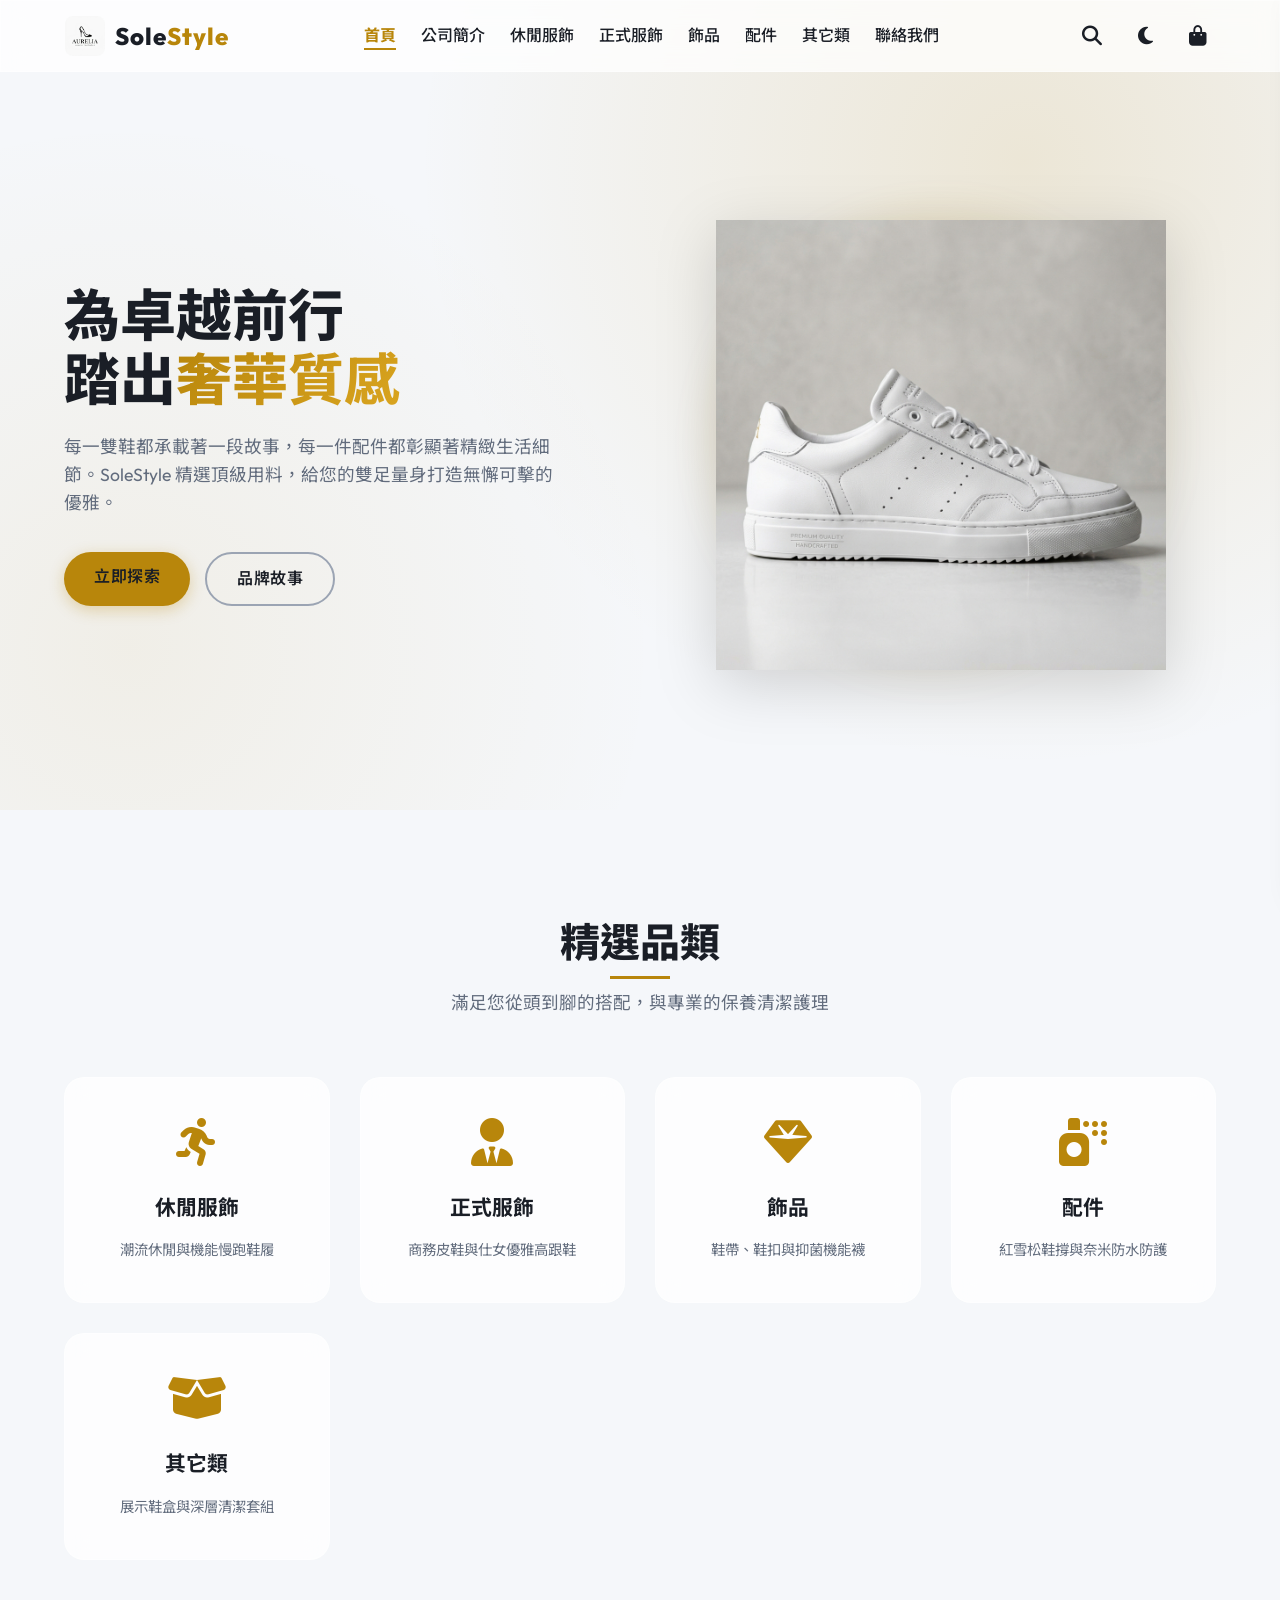
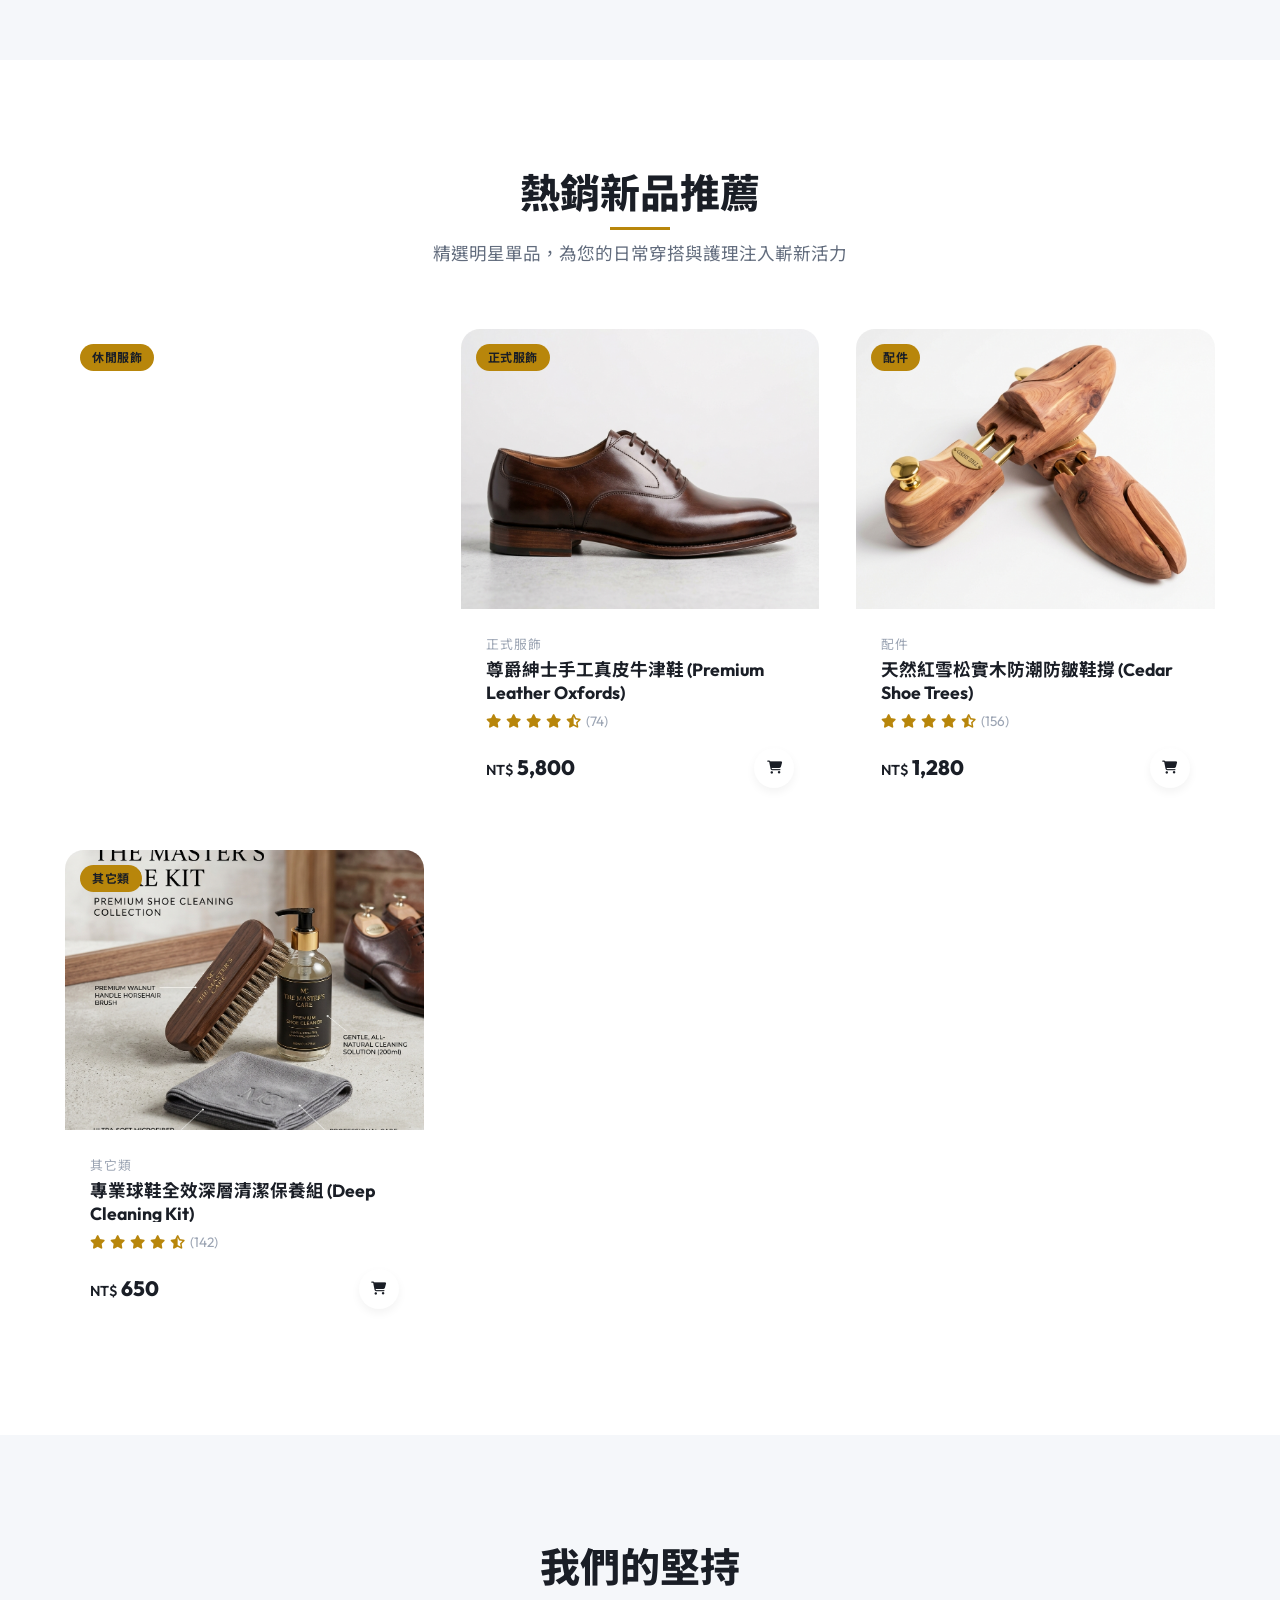
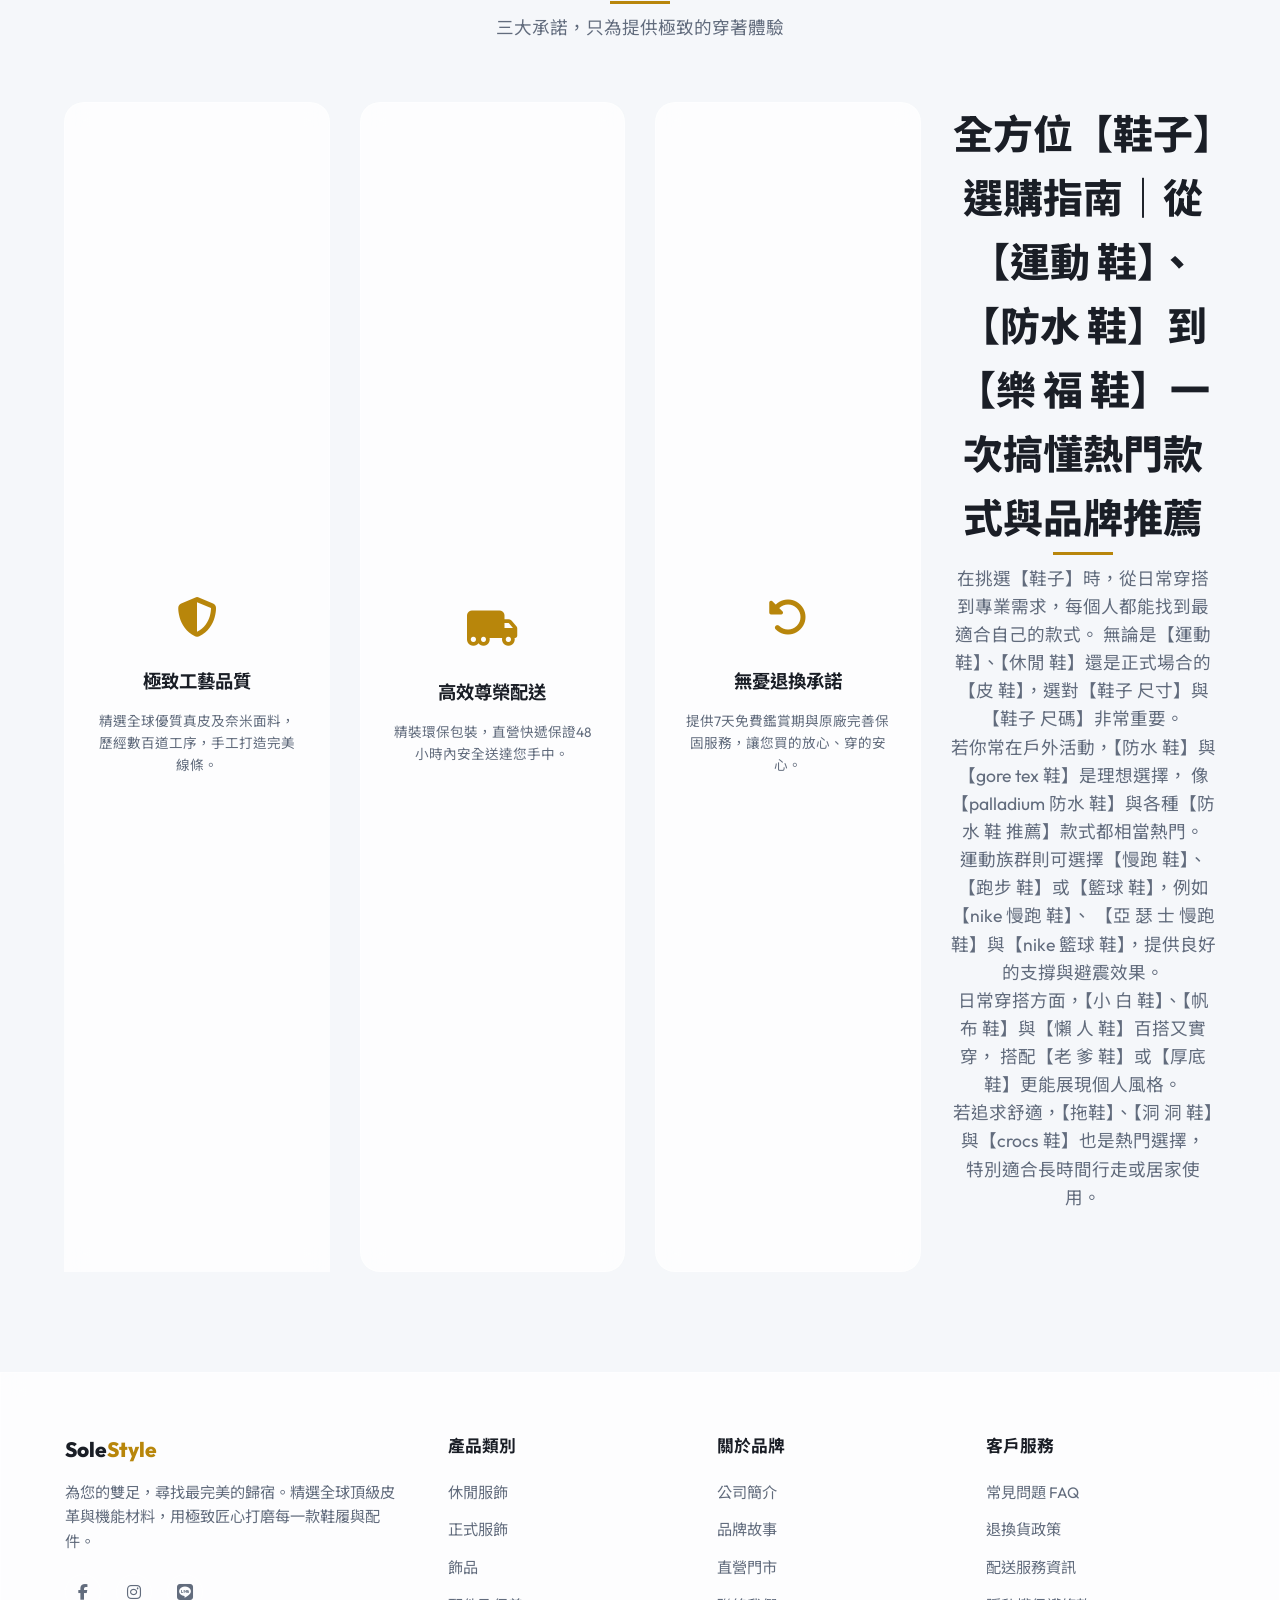
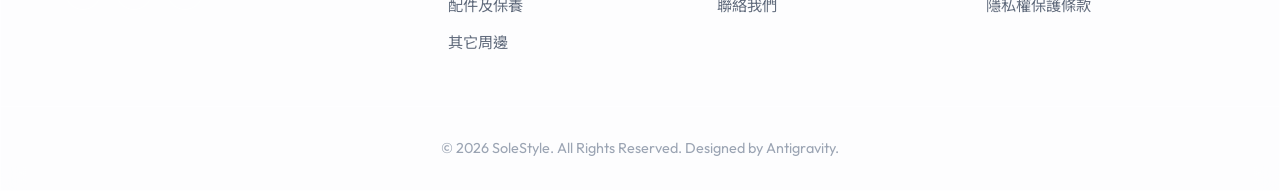
==== index.html @ 6fa55a83 "Update index.html" ====
<!DOCTYPE html>
<html lang="zh-Hant">
<head>
  <meta charset="UTF-8">
  <meta name="viewport" content="width=device-width, initial-scale=1.0">
  <title>首頁 | SoleStyle 頂級鞋履美學館</title>
  <meta name="description" content="SoleStyle 專業銷售休閒鞋、皮鞋、運動鞋及鞋子周邊保養配件與飾品，給您最尊榮的穿著體驗。">
  <link rel="stylesheet" href="https://cdnjs.cloudflare.com/ajax/libs/font-awesome/6.4.0/css/all.min.css">
  <link rel="stylesheet" href="css/styles.css">
  <meta name="google-site-verification" content="unUSBAQG4Pcx-o0vO1E5iUWLWdeLUg7D06Ewp3ZwRKY" />
</head>
<body>

  <!-- Navigation Header -->
  <header class="glass-panel">
    <div class="container nav-container">
      <a href="index.html" class="logo-link">
        <img src="images/logo.png" alt="SoleStyle Logo" class="logo-img">
        <div class="logo-text">Sole<span>Style</span></div>
      </a>
      <nav>
        <ul>
          <li><a href="index.html" class="active" id="nav-index">首頁</a></li>
          <li><a href="about.html" id="nav-about">公司簡介</a></li>
          <li><a href="casual.html" id="nav-casual">休閒服飾</a></li>
          <li><a href="formal.html" id="nav-formal">正式服飾</a></li>
          <li><a href="accessories.html" id="nav-accessories">飾品</a></li>
          <li><a href="gear.html" id="nav-gear">配件</a></li>
          <li><a href="others.html" id="nav-others">其它類</a></li>
          <li><a href="contact.html" id="nav-contact">聯絡我們</a></li>
        </ul>
      </nav>
      <div class="nav-actions">
        <button class="nav-btn" id="search-btn"><i class="fas fa-search"></i></button>
        <button class="nav-btn" id="theme-toggle"><i class="fas fa-moon"></i></button>
        <div class="cart-icon-container">
          <button class="nav-btn" id="cart-btn"><i class="fas fa-shopping-bag"></i></button>
          <span class="cart-badge" id="cart-badge">0</span>
        </div>
        <button class="nav-btn mobile-toggle" id="mobile-toggle"><i class="fas fa-bars"></i></button>
      </div>
    </div>
  </header>

  <!-- Hero Section -->
  <section class="hero">
    <div class="container hero-grid">
      <div class="hero-content">
        <h1>為卓越前行<br>踏出<span>奢華質感</span></h1>
        <p>每一雙鞋都承載著一段故事，每一件配件都彰顯著精緻生活細節。SoleStyle 精選頂級用料，給您的雙足量身打造無懈可擊的優雅。</p>
        <div class="cta-group">
          <a href="#featured-products" class="btn btn-primary">立即探索</a>
          <a href="about.html" class="btn btn-secondary">品牌故事</a>
        </div>
      </div>
      <div class="hero-image-wrapper">
        <div class="hero-circle-bg"></div>
        <img src="images/casual_1.png" alt="Featured Sneaker" class="hero-img">
      </div>
    </div>
  </section>

  <!-- Category List Section -->
  <section class="section-padding">
    <div class="container">
      <div class="section-header">
        <h2>精選品類</h2>
        <p>滿足您從頭到腳的搭配，與專業的保養清潔護理</p>
      </div>
      <div class="category-grid">
        <div class="category-card glass-panel" onclick="location.href='casual.html'">
          <i class="fas fa-running"></i>
          <h3>休閒服飾</h3>
          <p>潮流休閒與機能慢跑鞋履</p>
        </div>
        <div class="category-card glass-panel" onclick="location.href='formal.html'">
          <i class="fas fa-user-tie"></i>
          <h3>正式服飾</h3>
          <p>商務皮鞋與仕女優雅高跟鞋</p>
        </div>
        <div class="category-card glass-panel" onclick="location.href='accessories.html'">
          <i class="fas fa-gem"></i>
          <h3>飾品</h3>
          <p>鞋帶、鞋扣與抑菌機能襪</p>
        </div>
        <div class="category-card glass-panel" onclick="location.href='gear.html'">
          <i class="fas fa-spray-can"></i>
          <h3>配件</h3>
          <p>紅雪松鞋撐與奈米防水防護</p>
        </div>
        <div class="category-card glass-panel" onclick="location.href='others.html'">
          <i class="fas fa-box-open"></i>
          <h3>其它類</h3>
          <p>展示鞋盒與深層清潔套組</p>
        </div>
      </div>
    </div>
  </section>

  <!-- Featured Products Section -->
  <section class="section-padding" id="featured-products" style="background-color: var(--bg-secondary); border-top: 1px solid var(--border-glass);">
    <div class="container">
      <div class="section-header">
        <h2>熱銷新品推薦</h2>
        <p>精選明星單品，為您的日常穿搭與護理注入嶄新活力</p>
      </div>
      <div class="products-grid" id="featured-grid">
        <!-- Rendered by JavaScript dynamically -->
      </div>
    </div>
  </section>

  <!-- Brand Promise Section -->
  <section class="section-padding">
    <div class="container">
      <div class="section-header">
        <h2>我們的堅持</h2>
        <p>三大承諾，只為提供極致的穿著體驗</p>
      </div>
      <div class="category-grid">
        <div class="category-card glass-panel" style="padding: 30px;">
          <i class="fas fa-shield-alt" style="font-size: 2.5rem;"></i>
          <h3 style="font-size: 1.15rem; margin-top: 5px;">極致工藝品質</h3>
          <p style="font-size: 0.85rem;">精選全球優質真皮及奈米面料，歷經數百道工序，手工打造完美線條。</p>
        </div>
        <div class="category-card glass-panel" style="padding: 30px;">
          <i class="fas fa-truck-moving" style="font-size: 2.5rem;"></i>
          <h3 style="font-size: 1.15rem; margin-top: 5px;">高效尊榮配送</h3>
          <p style="font-size: 0.85rem;">精裝環保包裝，直營快遞保證48小時內安全送達您手中。</p>
        </div>
        <div class="category-card glass-panel" style="padding: 30px;">
          <i class="fas fa-undo-alt" style="font-size: 2.5rem;"></i>
          <h3 style="font-size: 1.15rem; margin-top: 5px;">無憂退換承諾</h3>
          <p style="font-size: 0.85rem;">提供7天免費鑑賞期與原廠完善保固服務，讓您買的放心、穿的安心。</p>
        </div>
        <div class="section-header">
        <h2>全方位【鞋子】選購指南｜從【運動 鞋】、【防水 鞋】到【樂 福 鞋】一次搞懂熱門款式與品牌推薦</h2>
        <p>
          在挑選【鞋子】時，從日常穿搭到專業需求，每個人都能找到最適合自己的款式。
          無論是【運動 鞋】、【休閒 鞋】還是正式場合的【皮 鞋】，選對【鞋子 尺寸】與【鞋子 尺碼】非常重要。
        </p>
      
        <p>
          若你常在戶外活動，【防水 鞋】與【gore tex 鞋】是理想選擇，
          像【palladium 防水 鞋】與各種【防水 鞋 推薦】款式都相當熱門。
        </p>
      
        <p>
          運動族群則可選擇【慢跑 鞋】、【跑步 鞋】或【籃球 鞋】，例如【nike 慢跑 鞋】、
          【亞 瑟 士 慢跑 鞋】與【nike 籃球 鞋】，提供良好的支撐與避震效果。
        </p>
      
        <p>
          日常穿搭方面，【小 白 鞋】、【帆布 鞋】與【懶 人 鞋】百搭又實穿，
          搭配【老 爹 鞋】或【厚底 鞋】更能展現個人風格。
        </p>
      
        <p>
          若追求舒適，【拖鞋】、【洞 洞 鞋】與【crocs 鞋】也是熱門選擇，
          特別適合長時間行走或居家使用。
        </p>
      </div>
      </div>
    </div>
  </section>

  <!-- Cart Drawer -->
  <div class="cart-drawer glass-panel" id="cart-drawer">
    <div class="cart-header">
      <h2>購物清單</h2>
      <button class="close-cart-btn" id="close-cart"><i class="fas fa-times"></i></button>
    </div>
    <div class="cart-items-container" id="cart-items">
      <!-- Items will be injected by main.js -->
    </div>
    <div class="cart-footer">
      <div class="cart-subtotal">
        <span>小計:</span>
        <span class="cart-subtotal-price" id="cart-subtotal">0</span>
      </div>
      <button class="btn btn-primary checkout-btn" id="checkout-btn">立即結帳</button>
    </div>
  </div>
  <div class="cart-overlay" id="cart-overlay"></div>

  <!-- Search Overlay -->
  <div class="search-overlay" id="search-overlay">
    <button class="search-close" id="search-close"><i class="fas fa-times"></i></button>
    <div class="search-container">
      <input type="text" placeholder="搜尋商品名稱或類別..." class="search-input" id="search-input">
      <p class="search-hint">按 Enter 開始搜尋</p>
    </div>
  </div>

  <!-- Success Notification -->
  <div class="notification success" id="notification">
    <i class="fas fa-check-circle"></i>
    <span class="notif-text">成功加入購物車</span>
  </div>

  <!-- Footer -->
  <footer class="glass-panel">
    <div class="container footer-grid">
      <div class="footer-about">
        <h3>Sole<span>Style</span></h3>
        <p>為您的雙足，尋找最完美的歸宿。精選全球頂級皮革與機能材料，用極致匠心打磨每一款鞋履與配件。</p>
        <div class="social-links">
          <a href="#" class="social-btn"><i class="fab fa-facebook-f"></i></a>
          <a href="#" class="social-btn"><i class="fab fa-instagram"></i></a>
          <a href="#" class="social-btn"><i class="fab fa-line"></i></a>
        </div>
      </div>
      <div class="footer-links">
        <h4>產品類別</h4>
        <ul>
          <li><a href="casual.html">休閒服飾</a></li>
          <li><a href="formal.html">正式服飾</a></li>
          <li><a href="accessories.html">飾品</a></li>
          <li><a href="gear.html">配件及保養</a></li>
          <li><a href="others.html">其它周邊</a></li>
        </ul>
      </div>
      <div class="footer-links">
        <h4>關於品牌</h4>
        <ul>
          <li><a href="about.html">公司簡介</a></li>
          <li><a href="about.html#brand-story">品牌故事</a></li>
          <li><a href="about.html#store-location">直營門市</a></li>
          <li><a href="contact.html">聯絡我們</a></li>
        </ul>
      </div>
      <div class="footer-links">
        <h4>客戶服務</h4>
        <ul>
          <li><a href="#">常見問題 FAQ</a></li>
          <li><a href="#">退換貨政策</a></li>
          <li><a href="#">配送服務資訊</a></li>
          <li><a href="#">隱私權保護條款</a></li>
        </ul>
      </div>
    </div>
    <div class="footer-bottom">
      <p>© 2026 SoleStyle. All Rights Reserved. Designed by Antigravity.</p>
    </div>
  </footer>

  <script src="js/products.js"></script>
  <script src="js/main.js"></script>
  <script>
    document.addEventListener('DOMContentLoaded', () => {
      // Get URL search parameters (in case users search from search overlay)
      const urlParams = new URLSearchParams(window.location.search);
      const searchQuery = urlParams.get('search');
      
      const featuredGrid = document.getElementById('featured-grid');
      let displayProducts = window.products;

      // If search query exists, modify headers and filter products
      if (searchQuery) {
        const query = searchQuery.toLowerCase();
        displayProducts = window.products.filter(p => 
          p.name.toLowerCase().includes(query) || 
          p.categoryName.toLowerCase().includes(query) ||
          p.description.toLowerCase().includes(query)
        );
        
        // Update section titles to indicate search results
        const sectionHeader = document.querySelector('#featured-products .section-header');
        sectionHeader.querySelector('h2').textContent = `「${searchQuery}」的搜尋結果`;
        sectionHeader.querySelector('p').textContent = `共找到 ${displayProducts.length} 筆符合條件的商品`;
        
        // Scroll to featured products
        setTimeout(() => {
          document.getElementById('featured-products').scrollIntoView({ behavior: 'smooth' });
        }, 300);
      } else {
        // Otherwise, show selected featured items (e.g. products: 1, 5, 12, 16)
        const featuredIds = [1, 5, 12, 16];
        displayProducts = window.products.filter(p => featuredIds.includes(p.id));
      }

      renderProducts(displayProducts);

      function renderProducts(items) {
        if (!featuredGrid) return;
        featuredGrid.innerHTML = '';

        if (items.length === 0) {
          featuredGrid.innerHTML = `
            <div style="grid-column: 1/-1; text-align: center; padding: 40px; color: var(--text-secondary);">
              <i class="fas fa-search-minus" style="font-size: 3rem; margin-bottom: 15px; color: var(--text-muted);"></i>
              <p style="font-size: 1.1rem;">很抱歉，找不到符合條件的商品。請嘗試其他關鍵字！</p>
            </div>
          `;
          return;
        }

        items.forEach(product => {
          const card = document.createElement('div');
          card.className = 'product-card glass-panel';
          card.innerHTML = `
            <div class="product-badge">${product.categoryName}</div>
            <div class="product-img-container" onclick="location.href='product.html?id=${product.id}'" style="cursor: pointer;">
              <img src="${product.image}" alt="${product.name}" class="product-card-img">
            </div>
            <div class="product-info">
              <span class="product-cat">${product.categoryName}</span>
              <a href="product.html?id=${product.id}" class="product-title">${product.name}</a>
              <div class="product-rating">
                <i class="fas fa-star"></i>
                <i class="fas fa-star"></i>
                <i class="fas fa-star"></i>
                <i class="fas fa-star"></i>
                <i class="fas fa-star-half-alt"></i>
                <span>(${product.reviews})</span>
              </div>
              <div class="product-footer">
                <div class="product-price">${product.price.toLocaleString()}</div>
                <button class="add-cart-btn" onclick="addToCart(${product.id}, 1, ${product.category === 'casual' || product.category === 'formal' ? 9.5 : null})" title="加入購物車">
                  <i class="fas fa-shopping-cart"></i>
                </button>
              </div>
            </div>
          `;
          featuredGrid.appendChild(card);
        });
      }
    });
  </script>
</body>
</html>
---- css/styles.css ----
/* Google Fonts Import */
@import url('https://fonts.googleapis.com/css2?family=Noto+Sans+TC:wght@300;400;500;700;900&family=Outfit:wght@300;400;500;600;700;800&display=swap');

/* Color Variables and Themes */
:root {
  /* Font Family */
  --font-primary: 'Outfit', 'Noto Sans TC', sans-serif;
  
  /* Light Theme Colors */
  --bg-primary: #f5f7fa;
  --bg-secondary: #ffffff;
  --bg-glass: rgba(255, 255, 255, 0.75);
  --border-glass: rgba(255, 255, 255, 0.4);
  --text-primary: #1a1e26;
  --text-secondary: #626c7d;
  --text-muted: #9ba4b3;
  --color-accent: #b8860b; /* Dark Goldenrod */
  --color-accent-light: #daa520;
  --color-accent-rgb: 184, 134, 11;
  --color-success: #10b981;
  --color-danger: #ef4444;
  --card-shadow: 0 8px 32px 0 rgba(31, 38, 135, 0.05);
  --header-shadow: 0 4px 30px rgba(0, 0, 0, 0.03);
  --transition-speed: 0.3s;
}

[data-theme="dark"] {
  /* Dark Theme Colors */
  --bg-primary: #0a0e17;
  --bg-secondary: #121824;
  --bg-glass: rgba(18, 24, 36, 0.75);
  --border-glass: rgba(255, 255, 255, 0.06);
  --text-primary: #f3f4f6;
  --text-secondary: #9ca3af;
  --text-muted: #6b7280;
  --color-accent: #ffd700; /* Gold */
  --color-accent-light: #ffeb60;
  --color-accent-rgb: 255, 215, 0;
  --card-shadow: 0 8px 32px 0 rgba(0, 0, 0, 0.3);
  --header-shadow: 0 4px 30px rgba(0, 0, 0, 0.2);
}

/* Base Reset */
* {
  margin: 0;
  padding: 0;
  box-sizing: border-box;
  font-family: var(--font-primary);
}

body {
  background-color: var(--bg-primary);
  color: var(--text-primary);
  line-height: 1.6;
  transition: background-color var(--transition-speed) ease, color var(--transition-speed) ease;
  overflow-x: hidden;
}

a {
  text-decoration: none;
  color: inherit;
  transition: color var(--transition-speed);
}

button, input, textarea, select {
  font-family: inherit;
  outline: none;
  border: none;
}

/* Glassmorphic Styles */
.glass-panel {
  background: var(--bg-glass);
  backdrop-filter: blur(12px);
  -webkit-backdrop-filter: blur(12px);
  border: 1px solid var(--border-glass);
}

/* Layout Container */
.container {
  width: 90%;
  max-width: 1200px;
  margin: 0 auto;
}

/* Header & Navigation */
header {
  position: fixed;
  top: 0;
  left: 0;
  width: 100%;
  z-index: 1000;
  transition: all var(--transition-speed) ease;
}

header.scrolled {
  box-shadow: var(--header-shadow);
  padding: 5px 0;
}

.nav-container {
  display: flex;
  justify-content: space-between;
  align-items: center;
  padding: 15px 0;
}

.logo-link {
  display: flex;
  align-items: center;
  gap: 10px;
  font-weight: 800;
  font-size: 1.5rem;
  letter-spacing: 1px;
}

.logo-img {
  height: 40px;
  width: auto;
  border-radius: 8px;
}

.logo-text span {
  color: var(--color-accent);
}

nav ul {
  display: flex;
  list-style: none;
  gap: 25px;
}

nav ul li a {
  font-weight: 500;
  position: relative;
  padding: 5px 0;
}

nav ul li a::after {
  content: '';
  position: absolute;
  width: 0;
  height: 2px;
  bottom: 0;
  left: 0;
  background-color: var(--color-accent);
  transition: width var(--transition-speed) ease;
}

nav ul li a:hover::after,
nav ul li a.active::after {
  width: 100%;
}

nav ul li a.active {
  color: var(--color-accent);
  font-weight: 700;
}

.nav-actions {
  display: flex;
  align-items: center;
  gap: 20px;
}

.nav-btn {
  background: transparent;
  color: var(--text-primary);
  font-size: 1.25rem;
  cursor: pointer;
  padding: 8px;
  border-radius: 50%;
  transition: background-color var(--transition-speed), color var(--transition-speed);
  display: flex;
  align-items: center;
  justify-content: center;
}

.nav-btn:hover {
  background-color: rgba(var(--color-accent-rgb), 0.1);
  color: var(--color-accent);
}

.cart-icon-container {
  position: relative;
}

.cart-badge {
  position: absolute;
  top: -4px;
  right: -4px;
  background-color: var(--color-danger);
  color: white;
  font-size: 0.7rem;
  font-weight: 700;
  padding: 2px 6px;
  border-radius: 10px;
  display: flex;
  align-items: center;
  justify-content: center;
  min-width: 18px;
  height: 18px;
  transform: scale(0);
  transition: transform 0.25s cubic-bezier(0.175, 0.885, 0.32, 1.275);
}

.cart-badge.show {
  transform: scale(1);
}

/* Mobile Nav Toggle */
.mobile-toggle {
  display: none;
  font-size: 1.5rem;
}

/* Hero Section */
.hero {
  height: 90vh;
  min-height: 600px;
  background: radial-gradient(circle at 80% 20%, rgba(var(--color-accent-rgb), 0.15) 0%, transparent 50%),
              radial-gradient(circle at 10% 80%, rgba(var(--color-accent-rgb), 0.08) 0%, transparent 40%);
  display: flex;
  align-items: center;
  padding-top: 80px;
}

.hero-grid {
  display: grid;
  grid-template-columns: 1fr 1fr;
  gap: 50px;
  align-items: center;
}

.hero-content h1 {
  font-size: 3.5rem;
  font-weight: 800;
  line-height: 1.15;
  margin-bottom: 20px;
}

.hero-content h1 span {
  background: linear-gradient(135deg, var(--color-accent) 0%, var(--color-accent-light) 100%);
  -webkit-background-clip: text;
  -webkit-text-fill-color: transparent;
}

.hero-content p {
  color: var(--text-secondary);
  font-size: 1.1rem;
  margin-bottom: 35px;
  max-width: 500px;
}

.cta-group {
  display: flex;
  gap: 15px;
}

.btn {
  display: inline-block;
  padding: 12px 30px;
  border-radius: 30px;
  font-weight: 600;
  letter-spacing: 0.5px;
  cursor: pointer;
  transition: all var(--transition-speed) ease;
}

.btn-primary {
  background-color: var(--color-accent);
  color: #1a1e26;
  box-shadow: 0 4px 15px rgba(var(--color-accent-rgb), 0.3);
}

.btn-primary:hover {
  background-color: var(--color-accent-light);
  transform: translateY(-2px);
  box-shadow: 0 6px 20px rgba(var(--color-accent-rgb), 0.4);
}

.btn-secondary {
  background-color: transparent;
  color: var(--text-primary);
  border: 2px solid var(--text-muted);
}

.btn-secondary:hover {
  border-color: var(--color-accent);
  color: var(--color-accent);
  transform: translateY(-2px);
}

.hero-image-wrapper {
  position: relative;
  display: flex;
  justify-content: center;
  align-items: center;
}

.hero-circle-bg {
  position: absolute;
  width: 450px;
  height: 450px;
  border-radius: 50%;
  background: linear-gradient(135deg, rgba(var(--color-accent-rgb), 0.2) 0%, rgba(var(--color-accent-rgb), 0.02) 100%);
  filter: blur(20px);
  z-index: 1;
}

.hero-img {
  width: 100%;
  max-width: 450px;
  z-index: 2;
  filter: drop-shadow(0 15px 30px rgba(0,0,0,0.15));
  animation: float 6s ease-in-out infinite;
}

@keyframes float {
  0% { transform: translateY(0px) rotate(0deg); }
  50% { transform: translateY(-15px) rotate(2deg); }
  100% { transform: translateY(0px) rotate(0deg); }
}

/* Category Feature Section */
.section-padding {
  padding: 100px 0;
}

.section-header {
  text-align: center;
  margin-bottom: 60px;
}

.section-header h2 {
  font-size: 2.5rem;
  font-weight: 800;
  position: relative;
  display: inline-block;
  margin-bottom: 15px;
}

.section-header h2::after {
  content: '';
  position: absolute;
  width: 60px;
  height: 3px;
  background-color: var(--color-accent);
  bottom: -5px;
  left: 50%;
  transform: translateX(-50%);
}

.section-header p {
  color: var(--text-secondary);
  font-size: 1.1rem;
}

.category-grid {
  display: grid;
  grid-template-columns: repeat(auto-fit, minmax(220px, 1fr));
  gap: 30px;
}

.category-card {
  border-radius: 20px;
  padding: 40px 20px;
  text-align: center;
  transition: all var(--transition-speed) ease;
  cursor: pointer;
  display: flex;
  flex-direction: column;
  align-items: center;
  justify-content: center;
  gap: 15px;
}

.category-card:hover {
  transform: translateY(-10px);
  box-shadow: var(--card-shadow);
  border-color: rgba(var(--color-accent-rgb), 0.3);
}

.category-card i {
  font-size: 3rem;
  color: var(--color-accent);
  margin-bottom: 10px;
}

.category-card h3 {
  font-size: 1.3rem;
  font-weight: 700;
}

.category-card p {
  font-size: 0.9rem;
  color: var(--text-secondary);
}

/* Products Grid System */
.products-grid {
  display: grid;
  grid-template-columns: repeat(auto-fill, minmax(280px, 1fr));
  gap: 35px;
}

.product-card {
  border-radius: 20px;
  overflow: hidden;
  transition: all var(--transition-speed) ease;
  display: flex;
  flex-direction: column;
  position: relative;
}

.product-card:hover {
  transform: translateY(-8px);
  box-shadow: var(--card-shadow);
}

.product-img-container {
  height: 280px;
  overflow: hidden;
  background-color: rgba(0,0,0,0.02);
  position: relative;
  display: flex;
  align-items: center;
  justify-content: center;
}

.product-card-img {
  width: 100%;
  height: 100%;
  object-fit: cover;
  transition: transform 0.5s ease;
}

.product-card:hover .product-card-img {
  transform: scale(1.1);
}

.product-badge {
  position: absolute;
  top: 15px;
  left: 15px;
  background-color: var(--color-accent);
  color: #1a1e26;
  font-size: 0.75rem;
  font-weight: 700;
  padding: 4px 12px;
  border-radius: 15px;
  letter-spacing: 0.5px;
  z-index: 5;
}

.product-info {
  padding: 25px;
  display: flex;
  flex-direction: column;
  flex-grow: 1;
}

.product-cat {
  font-size: 0.8rem;
  color: var(--text-muted);
  text-transform: uppercase;
  margin-bottom: 5px;
  letter-spacing: 1px;
}

.product-title {
  font-size: 1.1rem;
  font-weight: 700;
  margin-bottom: 10px;
  line-height: 1.3;
  display: -webkit-box;
  -webkit-line-clamp: 2;
  -webkit-box-orient: vertical;
  overflow: hidden;
  height: 2.6rem;
}

.product-rating {
  display: flex;
  align-items: center;
  gap: 5px;
  font-size: 0.85rem;
  color: var(--color-accent);
  margin-bottom: 15px;
}

.product-rating span {
  color: var(--text-muted);
}

.product-footer {
  display: flex;
  justify-content: space-between;
  align-items: center;
  margin-top: auto;
}

.product-price {
  font-size: 1.3rem;
  font-weight: 800;
  color: var(--text-primary);
}

.product-price::before {
  content: 'NT$ ';
  font-size: 0.9rem;
  font-weight: 600;
}

.add-cart-btn {
  width: 40px;
  height: 40px;
  border-radius: 50%;
  background-color: var(--bg-secondary);
  color: var(--text-primary);
  border: 1px solid var(--border-glass);
  display: flex;
  align-items: center;
  justify-content: center;
  cursor: pointer;
  box-shadow: 0 4px 10px rgba(0,0,0,0.05);
  transition: all var(--transition-speed) ease;
}

.add-cart-btn:hover {
  background-color: var(--color-accent);
  color: #1a1e26;
  border-color: var(--color-accent);
  transform: scale(1.1);
}

/* Page Intro Header (For inner pages) */
.page-header {
  padding: 160px 0 60px 0;
  background: radial-gradient(circle at 90% 10%, rgba(var(--color-accent-rgb), 0.1) 0%, transparent 40%);
  text-align: center;
}

.page-header h1 {
  font-size: 3rem;
  font-weight: 900;
  margin-bottom: 10px;
}

.page-header p {
  color: var(--text-secondary);
  max-width: 600px;
  margin: 0 auto;
}

/* Company Intro / About Page */
.about-section {
  padding: 80px 0;
}

.about-grid {
  display: grid;
  grid-template-columns: 1fr 1fr;
  gap: 60px;
  align-items: center;
}

.about-img-wrapper {
  position: relative;
}

.about-img {
  width: 100%;
  border-radius: 20px;
  box-shadow: var(--card-shadow);
}

.about-content h2 {
  font-size: 2rem;
  font-weight: 800;
  margin-bottom: 20px;
}

.about-content p {
  color: var(--text-secondary);
  margin-bottom: 20px;
}

.stats-grid {
  display: grid;
  grid-template-columns: repeat(3, 1fr);
  gap: 20px;
  margin-top: 40px;
}

.stat-item {
  text-align: center;
  padding: 20px;
  border-radius: 15px;
}

.stat-item h4 {
  font-size: 2rem;
  font-weight: 800;
  color: var(--color-accent);
}

.stat-item p {
  font-size: 0.85rem;
  color: var(--text-secondary);
  margin-bottom: 0;
}

/* Contact Us Page */
.contact-grid {
  display: grid;
  grid-template-columns: 1fr 1.5fr;
  gap: 50px;
  margin-bottom: 80px;
}

.contact-info-panel {
  padding: 40px;
  border-radius: 20px;
  display: flex;
  flex-direction: column;
  gap: 30px;
}

.info-item {
  display: flex;
  gap: 20px;
  align-items: flex-start;
}

.info-item i {
  font-size: 1.5rem;
  color: var(--color-accent);
  padding: 12px;
  border-radius: 12px;
  background-color: rgba(var(--color-accent-rgb), 0.1);
}

.info-item h3 {
  font-size: 1.1rem;
  font-weight: 700;
  margin-bottom: 5px;
}

.info-item p {
  color: var(--text-secondary);
  font-size: 0.95rem;
}

.contact-form-panel {
  padding: 40px;
  border-radius: 20px;
}

.form-group {
  margin-bottom: 20px;
}

.form-group label {
  display: block;
  font-size: 0.9rem;
  font-weight: 600;
  margin-bottom: 8px;
  color: var(--text-secondary);
}

.form-control {
  width: 100%;
  padding: 12px 20px;
  border-radius: 10px;
  background-color: var(--bg-primary);
  border: 1px solid var(--border-glass);
  color: var(--text-primary);
  transition: all var(--transition-speed);
}

.form-control:focus {
  border-color: var(--color-accent);
  background-color: var(--bg-secondary);
  box-shadow: 0 0 10px rgba(var(--color-accent-rgb), 0.1);
}

textarea.form-control {
  resize: vertical;
}

/* Product Detail Page */
.detail-grid {
  display: grid;
  grid-template-columns: 1.2fr 1fr;
  gap: 60px;
  padding-top: 150px;
  padding-bottom: 80px;
}

.detail-img-container {
  border-radius: 30px;
  overflow: hidden;
  background-color: rgba(0,0,0,0.02);
  display: flex;
  justify-content: center;
  align-items: center;
  max-height: 550px;
}

.detail-img {
  width: 100%;
  height: 100%;
  object-fit: cover;
}

.detail-info {
  display: flex;
  flex-direction: column;
  justify-content: center;
}

.detail-cat {
  font-size: 0.9rem;
  color: var(--color-accent);
  font-weight: 700;
  text-transform: uppercase;
  letter-spacing: 2px;
  margin-bottom: 10px;
}

.detail-title {
  font-size: 2.2rem;
  font-weight: 800;
  line-height: 1.25;
  margin-bottom: 15px;
}

.detail-meta {
  display: flex;
  align-items: center;
  gap: 20px;
  margin-bottom: 25px;
  padding-bottom: 25px;
  border-bottom: 1px solid var(--border-glass);
}

.detail-price {
  font-size: 2rem;
  font-weight: 900;
  color: var(--text-primary);
}

.detail-price::before {
  content: 'NT$ ';
  font-size: 1.3rem;
  font-weight: 700;
}

.detail-desc {
  color: var(--text-secondary);
  margin-bottom: 30px;
  font-size: 1.05rem;
}

.detail-options {
  margin-bottom: 30px;
}

.option-group {
  margin-bottom: 20px;
}

.option-title {
  font-size: 0.95rem;
  font-weight: 700;
  margin-bottom: 10px;
}

.size-selector {
  display: flex;
  gap: 10px;
  flex-wrap: wrap;
}

.size-btn {
  width: 50px;
  height: 50px;
  border-radius: 10px;
  border: 1px solid var(--border-glass);
  background-color: var(--bg-secondary);
  color: var(--text-primary);
  font-weight: 600;
  cursor: pointer;
  transition: all var(--transition-speed);
  display: flex;
  align-items: center;
  justify-content: center;
}

.size-btn:hover,
.size-btn.active {
  border-color: var(--color-accent);
  background-color: var(--color-accent);
  color: #1a1e26;
  font-weight: 700;
}

.action-row {
  display: flex;
  gap: 20px;
  margin-bottom: 40px;
}

.qty-selector {
  display: flex;
  align-items: center;
  border: 1px solid var(--border-glass);
  border-radius: 25px;
  background-color: var(--bg-secondary);
  overflow: hidden;
}

.qty-btn {
  width: 45px;
  height: 45px;
  background-color: transparent;
  color: var(--text-primary);
  font-size: 1.2rem;
  font-weight: 700;
  cursor: pointer;
  transition: background-color var(--transition-speed);
}

.qty-btn:hover {
  background-color: rgba(var(--color-accent-rgb), 0.1);
}

.qty-input {
  width: 45px;
  text-align: center;
  font-weight: 700;
  background: transparent;
  color: var(--text-primary);
  font-size: 1rem;
}

.detail-features {
  padding: 30px;
  border-radius: 20px;
}

.detail-features h3 {
  font-size: 1.15rem;
  font-weight: 700;
  margin-bottom: 15px;
  color: var(--text-primary);
}

.features-list {
  list-style: none;
  display: flex;
  flex-direction: column;
  gap: 10px;
}

.features-list li {
  position: relative;
  padding-left: 25px;
  color: var(--text-secondary);
}

.features-list li::before {
  content: '✓';
  position: absolute;
  left: 0;
  color: var(--color-accent);
  font-weight: 700;
}

/* Shopping Cart Drawer */
.cart-drawer {
  position: fixed;
  top: 0;
  right: -450px;
  width: 100%;
  max-width: 420px;
  height: 100%;
  z-index: 1001;
  box-shadow: -10px 0 30px rgba(0, 0, 0, 0.15);
  display: flex;
  flex-direction: column;
  transition: right 0.4s cubic-bezier(0.16, 1, 0.3, 1);
}

.cart-drawer.open {
  right: 0;
}

.cart-header {
  display: flex;
  justify-content: space-between;
  align-items: center;
  padding: 25px;
  border-bottom: 1px solid var(--border-glass);
}

.cart-header h2 {
  font-size: 1.4rem;
  font-weight: 800;
}

.close-cart-btn {
  font-size: 1.5rem;
  background: transparent;
  color: var(--text-primary);
  cursor: pointer;
}

.cart-items-container {
  flex-grow: 1;
  padding: 25px;
  overflow-y: auto;
  display: flex;
  flex-direction: column;
  gap: 20px;
}

.empty-cart-msg {
  text-align: center;
  color: var(--text-muted);
  margin-top: 50px;
  display: flex;
  flex-direction: column;
  align-items: center;
  gap: 15px;
}

.empty-cart-msg i {
  font-size: 3rem;
}

.cart-item {
  display: flex;
  gap: 15px;
  padding-bottom: 20px;
  border-bottom: 1px solid var(--border-glass);
  position: relative;
}

.cart-item-img {
  width: 80px;
  height: 80px;
  border-radius: 10px;
  object-fit: cover;
  background-color: rgba(0,0,0,0.02);
}

.cart-item-info {
  display: flex;
  flex-direction: column;
  flex-grow: 1;
}

.cart-item-title {
  font-weight: 700;
  font-size: 0.95rem;
  margin-bottom: 5px;
  padding-right: 25px;
}

.cart-item-meta {
  font-size: 0.8rem;
  color: var(--text-muted);
  margin-bottom: 8px;
}

.cart-item-qty-price {
  display: flex;
  justify-content: space-between;
  align-items: center;
}

.cart-item-price {
  font-weight: 800;
  color: var(--text-primary);
}

.cart-item-price::before {
  content: 'NT$ ';
}

.remove-item-btn {
  position: absolute;
  top: 0;
  right: 0;
  color: var(--text-muted);
  background: transparent;
  cursor: pointer;
  font-size: 1.1rem;
  transition: color var(--transition-speed);
}

.remove-item-btn:hover {
  color: var(--color-danger);
}

.cart-footer {
  padding: 25px;
  border-top: 1px solid var(--border-glass);
  display: flex;
  flex-direction: column;
  gap: 20px;
}

.cart-subtotal {
  display: flex;
  justify-content: space-between;
  align-items: center;
  font-size: 1.1rem;
  font-weight: 700;
}

.cart-subtotal-price {
  font-size: 1.4rem;
  font-weight: 900;
  color: var(--color-accent);
}

.cart-subtotal-price::before {
  content: 'NT$ ';
}

.checkout-btn {
  width: 100%;
  text-align: center;
  border-radius: 25px;
  padding: 15px;
}

.cart-overlay {
  position: fixed;
  top: 0;
  left: 0;
  width: 100%;
  height: 100%;
  background-color: rgba(0, 0, 0, 0.4);
  backdrop-filter: blur(4px);
  z-index: 1000;
  opacity: 0;
  pointer-events: none;
  transition: opacity 0.3s ease;
}

.cart-overlay.show {
  opacity: 1;
  pointer-events: auto;
}

/* Footer Section */
footer {
  border-top: 1px solid var(--border-glass);
  padding: 60px 0 30px 0;
  margin-top: auto;
}

.footer-grid {
  display: grid;
  grid-template-columns: 1.5fr 1fr 1fr 1fr;
  gap: 40px;
  margin-bottom: 50px;
}

.footer-about h3 {
  font-weight: 800;
  font-size: 1.3rem;
  margin-bottom: 15px;
}

.footer-about h3 span {
  color: var(--color-accent);
}

.footer-about p {
  color: var(--text-secondary);
  font-size: 0.95rem;
  margin-bottom: 20px;
}

.social-links {
  display: flex;
  gap: 15px;
}

.social-btn {
  width: 36px;
  height: 36px;
  border-radius: 50%;
  border: 1px solid var(--border-glass);
  display: flex;
  align-items: center;
  justify-content: center;
  color: var(--text-secondary);
  transition: all var(--transition-speed);
}

.social-btn:hover {
  border-color: var(--color-accent);
  color: var(--color-accent);
  transform: translateY(-3px);
}

.footer-links h4 {
  font-size: 1.05rem;
  font-weight: 700;
  margin-bottom: 20px;
  color: var(--text-primary);
}

.footer-links ul {
  list-style: none;
  display: flex;
  flex-direction: column;
  gap: 12px;
}

.footer-links ul li a {
  font-size: 0.95rem;
  color: var(--text-secondary);
}

.footer-links ul li a:hover {
  color: var(--color-accent);
  padding-left: 5px;
}

.footer-bottom {
  text-align: center;
  padding-top: 30px;
  border-top: 1px solid var(--border-glass);
  font-size: 0.9rem;
  color: var(--text-muted);
}

/* Success Pop-up Notification */
.notification {
  position: fixed;
  bottom: 30px;
  left: 30px;
  padding: 15px 30px;
  border-radius: 12px;
  color: white;
  z-index: 2000;
  transform: translateY(100px);
  opacity: 0;
  transition: all 0.4s cubic-bezier(0.175, 0.885, 0.32, 1.275);
  display: flex;
  align-items: center;
  gap: 10px;
  font-weight: 600;
  box-shadow: 0 10px 20px rgba(0,0,0,0.15);
}

.notification.success {
  background-color: var(--color-success);
}

.notification.show {
  transform: translateY(0);
  opacity: 1;
}

/* Search Bar Overlay */
.search-overlay {
  position: fixed;
  top: 0;
  left: 0;
  width: 100%;
  height: 100%;
  background: var(--bg-glass);
  backdrop-filter: blur(20px);
  z-index: 1010;
  opacity: 0;
  pointer-events: none;
  transition: opacity 0.3s ease;
  display: flex;
  flex-direction: column;
  justify-content: center;
  align-items: center;
}

.search-overlay.open {
  opacity: 1;
  pointer-events: auto;
}

.search-close {
  position: absolute;
  top: 40px;
  right: 40px;
  font-size: 2rem;
  background: transparent;
  color: var(--text-primary);
  cursor: pointer;
}

.search-container {
  width: 90%;
  max-width: 600px;
  text-align: center;
}

.search-input {
  width: 100%;
  background: transparent;
  border-bottom: 2px solid var(--text-muted);
  color: var(--text-primary);
  font-size: 2rem;
  padding: 15px 0;
  text-align: center;
}

.search-input:focus {
  border-color: var(--color-accent);
}

.search-hint {
  font-size: 0.9rem;
  color: var(--text-muted);
  margin-top: 15px;
}

/* Responsive Grid adjustments */
@media (max-width: 992px) {
  .hero-grid {
    grid-template-columns: 1fr;
    text-align: center;
    gap: 30px;
  }
  
  .hero-content h1 {
    font-size: 2.8rem;
  }
  
  .hero-content p {
    margin: 0 auto 30px auto;
  }
  
  .cta-group {
    justify-content: center;
  }
  
  .about-grid {
    grid-template-columns: 1fr;
    gap: 40px;
  }
  
  .contact-grid {
    grid-template-columns: 1fr;
  }
  
  .detail-grid {
    grid-template-columns: 1fr;
    gap: 40px;
  }
}

@media (max-width: 768px) {
  nav {
    display: none;
  }
  
  .mobile-toggle {
    display: block;
    cursor: pointer;
  }
  
  .hero {
    height: auto;
    padding: 120px 0 60px 0;
  }
  
  .hero-circle-bg {
    width: 300px;
    height: 300px;
  }
  
  .footer-grid {
    grid-template-columns: 1fr;
  }
}
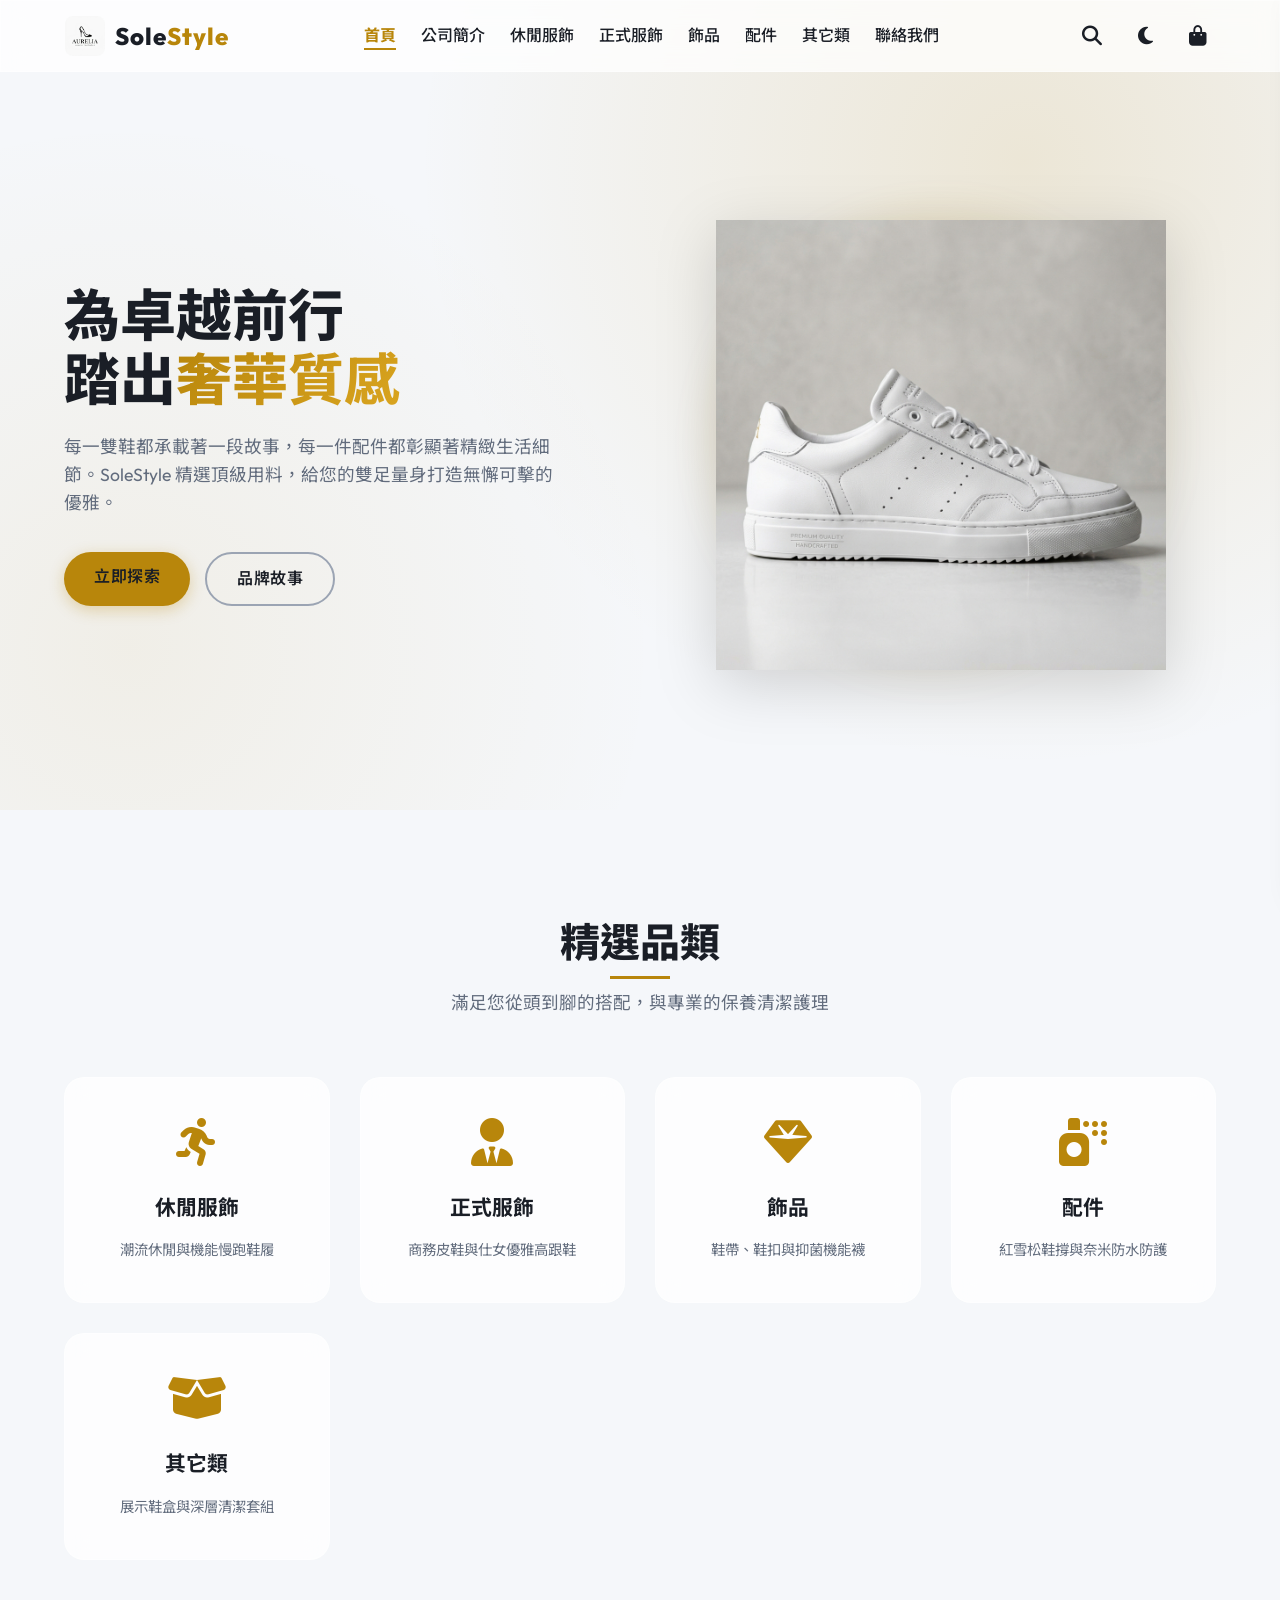
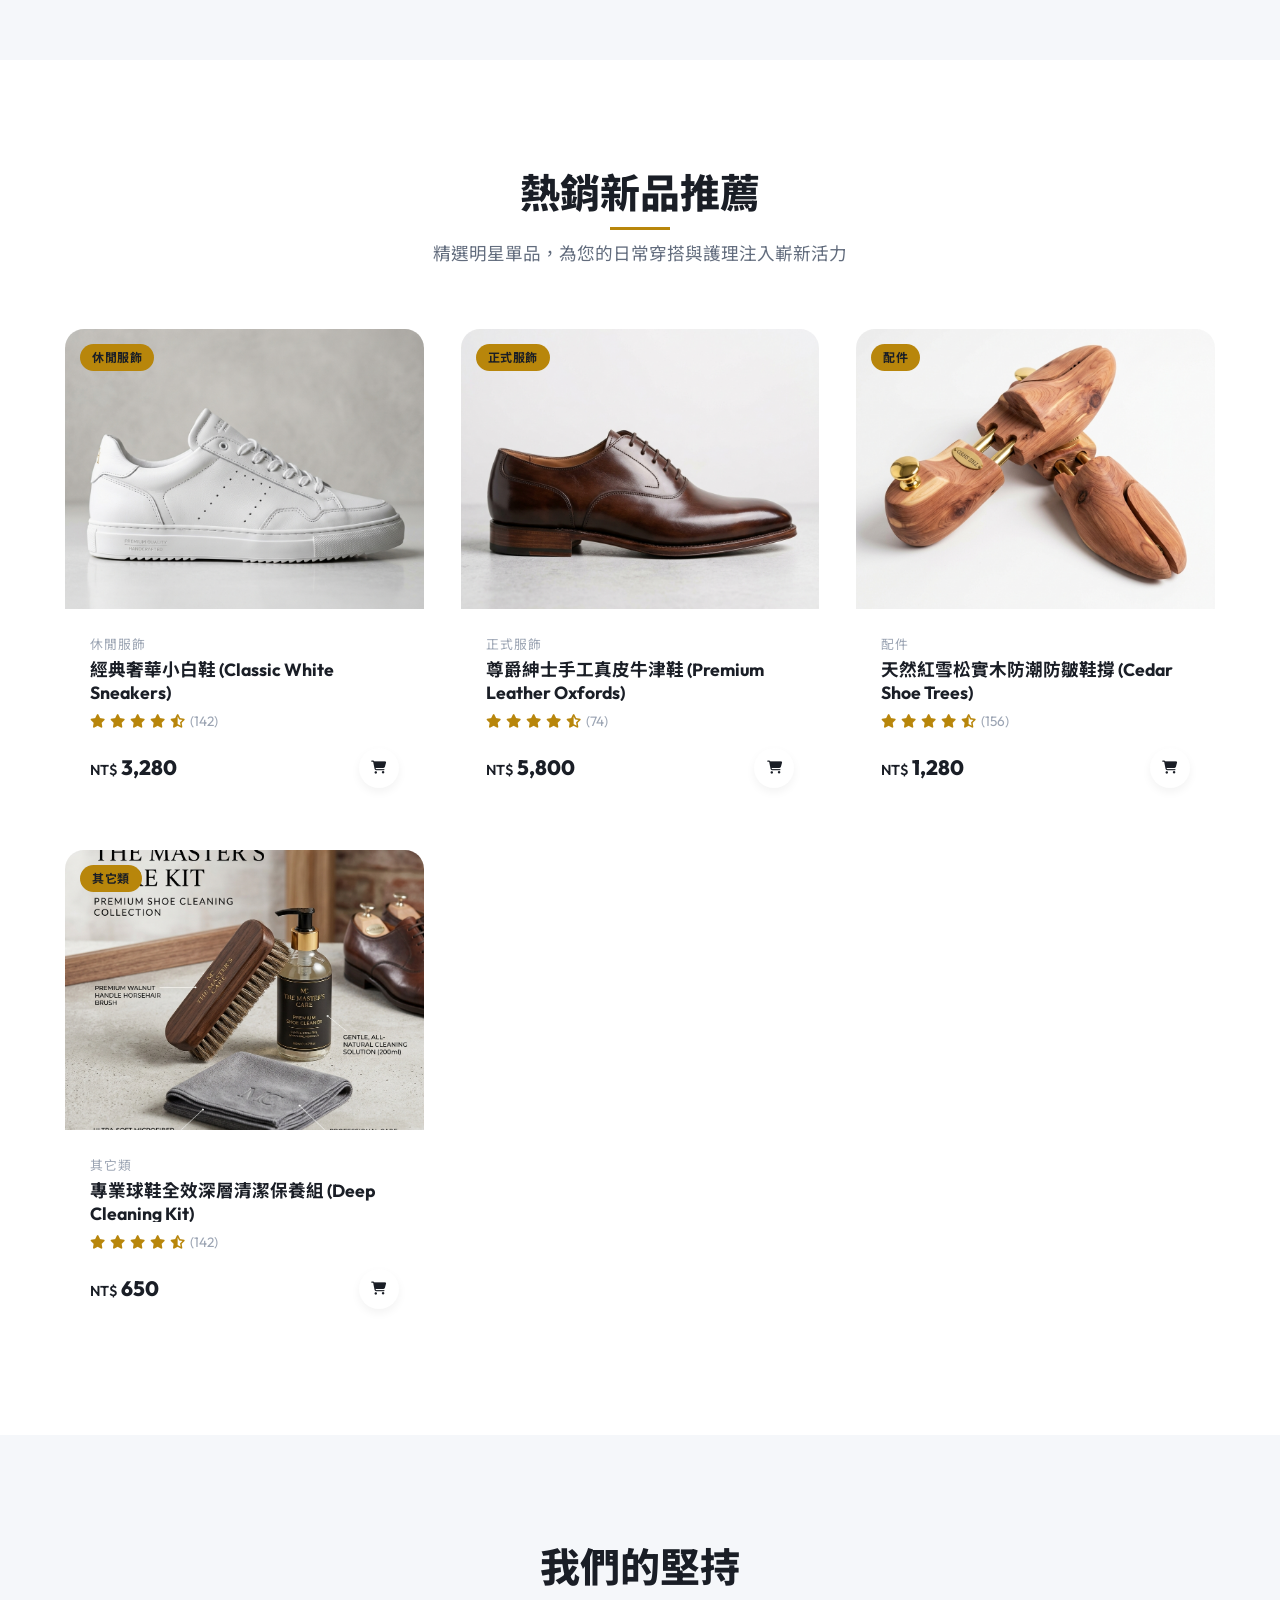
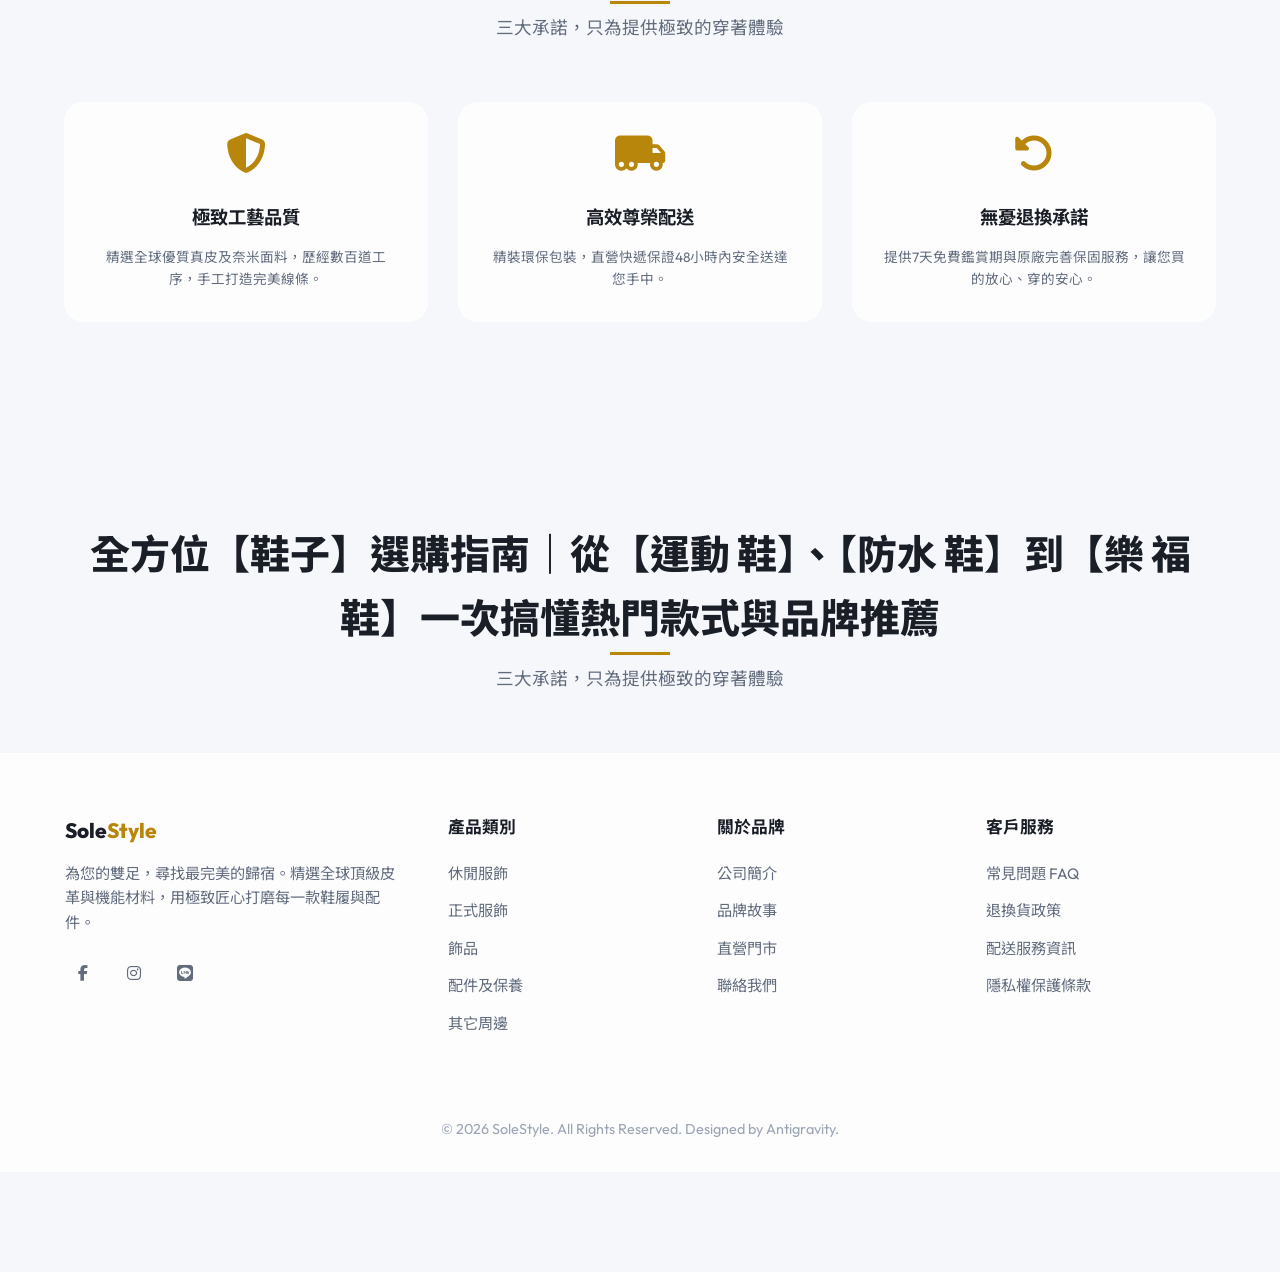
==== commit 4c27b91d: "Update index.html" ====
--- a/index.html
+++ b/index.html
@@ -133,36 +133,17 @@
           <h3 style="font-size: 1.15rem; margin-top: 5px;">無憂退換承諾</h3>
           <p style="font-size: 0.85rem;">提供7天免費鑑賞期與原廠完善保固服務，讓您買的放心、穿的安心。</p>
         </div>
-        <div class="section-header">
+      </div>
+    </div>
+  </section>
+
+  <section class="section-padding">
+    <div class="container">
+      <div class="section-header">
         <h2>全方位【鞋子】選購指南｜從【運動 鞋】、【防水 鞋】到【樂 福 鞋】一次搞懂熱門款式與品牌推薦</h2>
-        <p>
-          在挑選【鞋子】時，從日常穿搭到專業需求，每個人都能找到最適合自己的款式。
-          無論是【運動 鞋】、【休閒 鞋】還是正式場合的【皮 鞋】，選對【鞋子 尺寸】與【鞋子 尺碼】非常重要。
-        </p>
-      
-        <p>
-          若你常在戶外活動，【防水 鞋】與【gore tex 鞋】是理想選擇，
-          像【palladium 防水 鞋】與各種【防水 鞋 推薦】款式都相當熱門。
-        </p>
-      
-        <p>
-          運動族群則可選擇【慢跑 鞋】、【跑步 鞋】或【籃球 鞋】，例如【nike 慢跑 鞋】、
-          【亞 瑟 士 慢跑 鞋】與【nike 籃球 鞋】，提供良好的支撐與避震效果。
-        </p>
-      
-        <p>
-          日常穿搭方面，【小 白 鞋】、【帆布 鞋】與【懶 人 鞋】百搭又實穿，
-          搭配【老 爹 鞋】或【厚底 鞋】更能展現個人風格。
-        </p>
-      
-        <p>
-          若追求舒適，【拖鞋】、【洞 洞 鞋】與【crocs 鞋】也是熱門選擇，
-          特別適合長時間行走或居家使用。
-        </p>
-      </div>
-      </div>
-    </div>
-  </section>
+        <p>三大承諾，只為提供極致的穿著體驗</p>
+      </div>
+    </div>
 
   <!-- Cart Drawer -->
   <div class="cart-drawer glass-panel" id="cart-drawer">
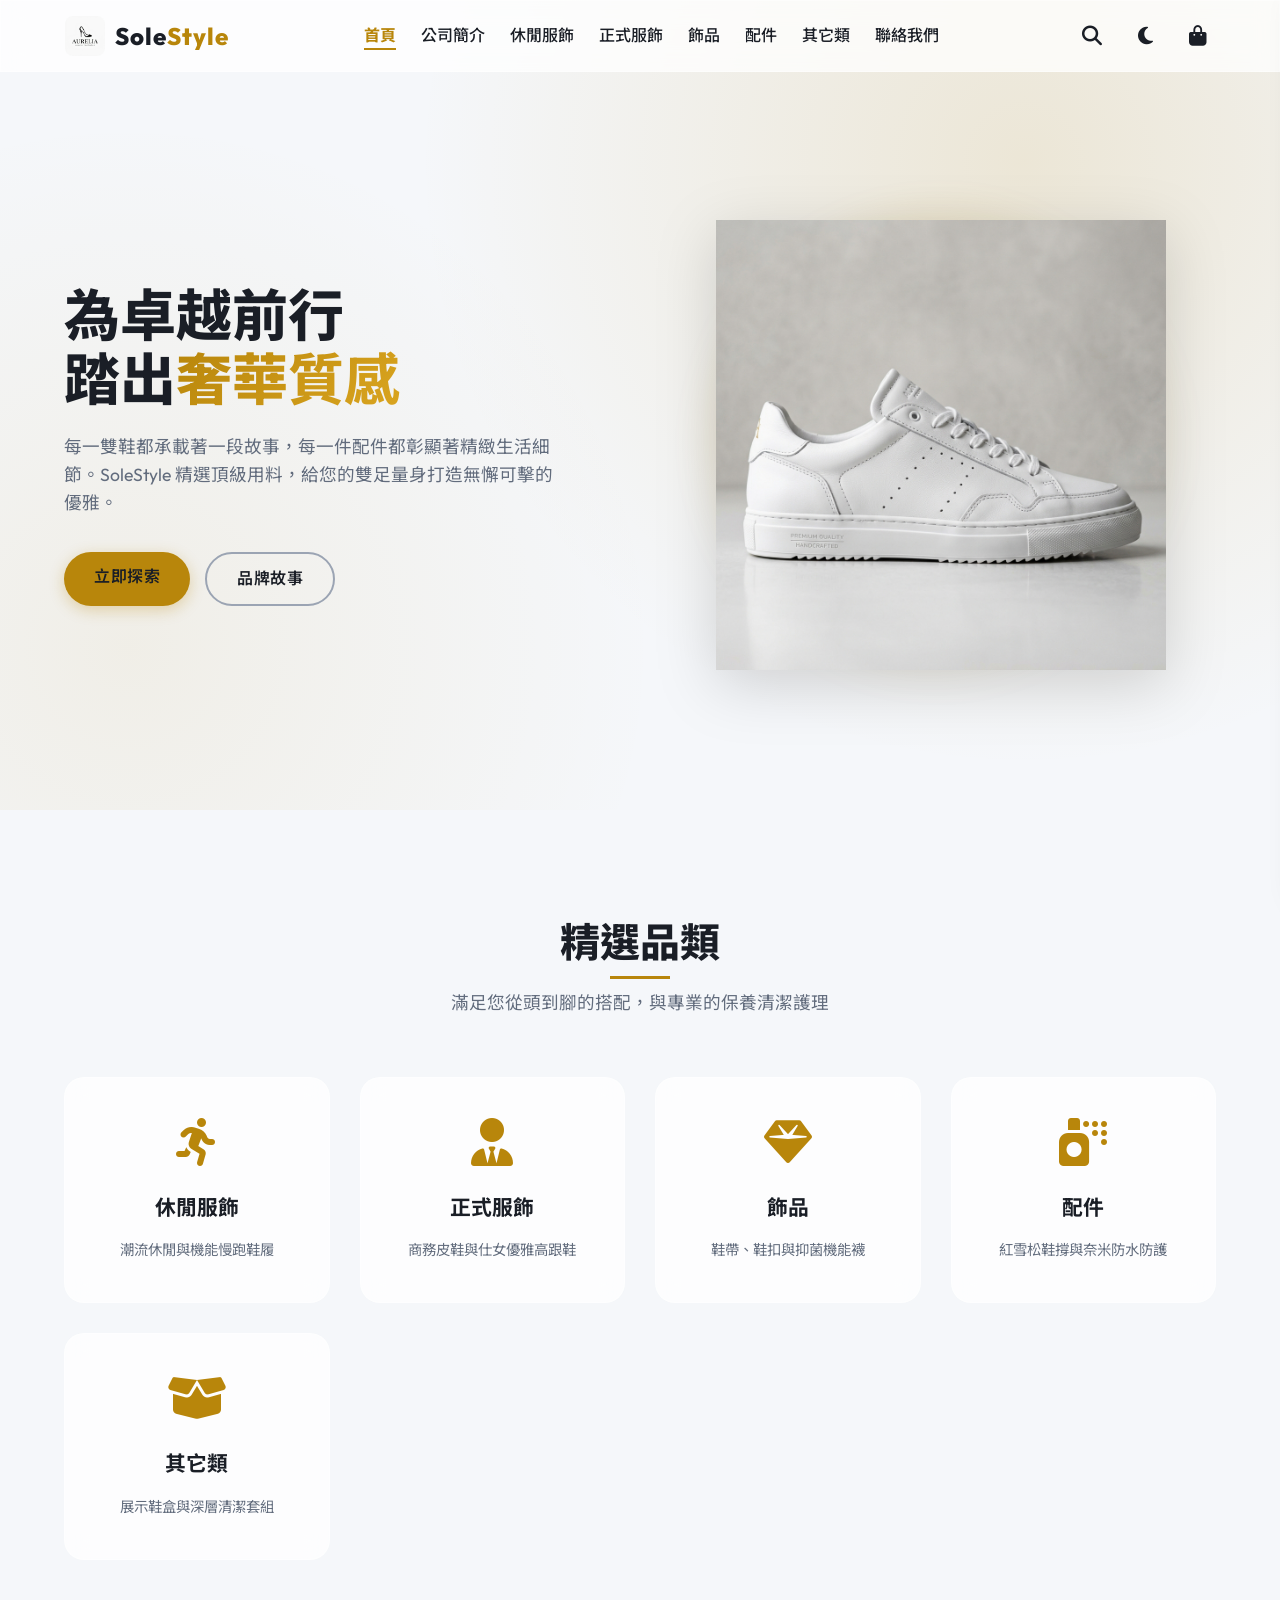
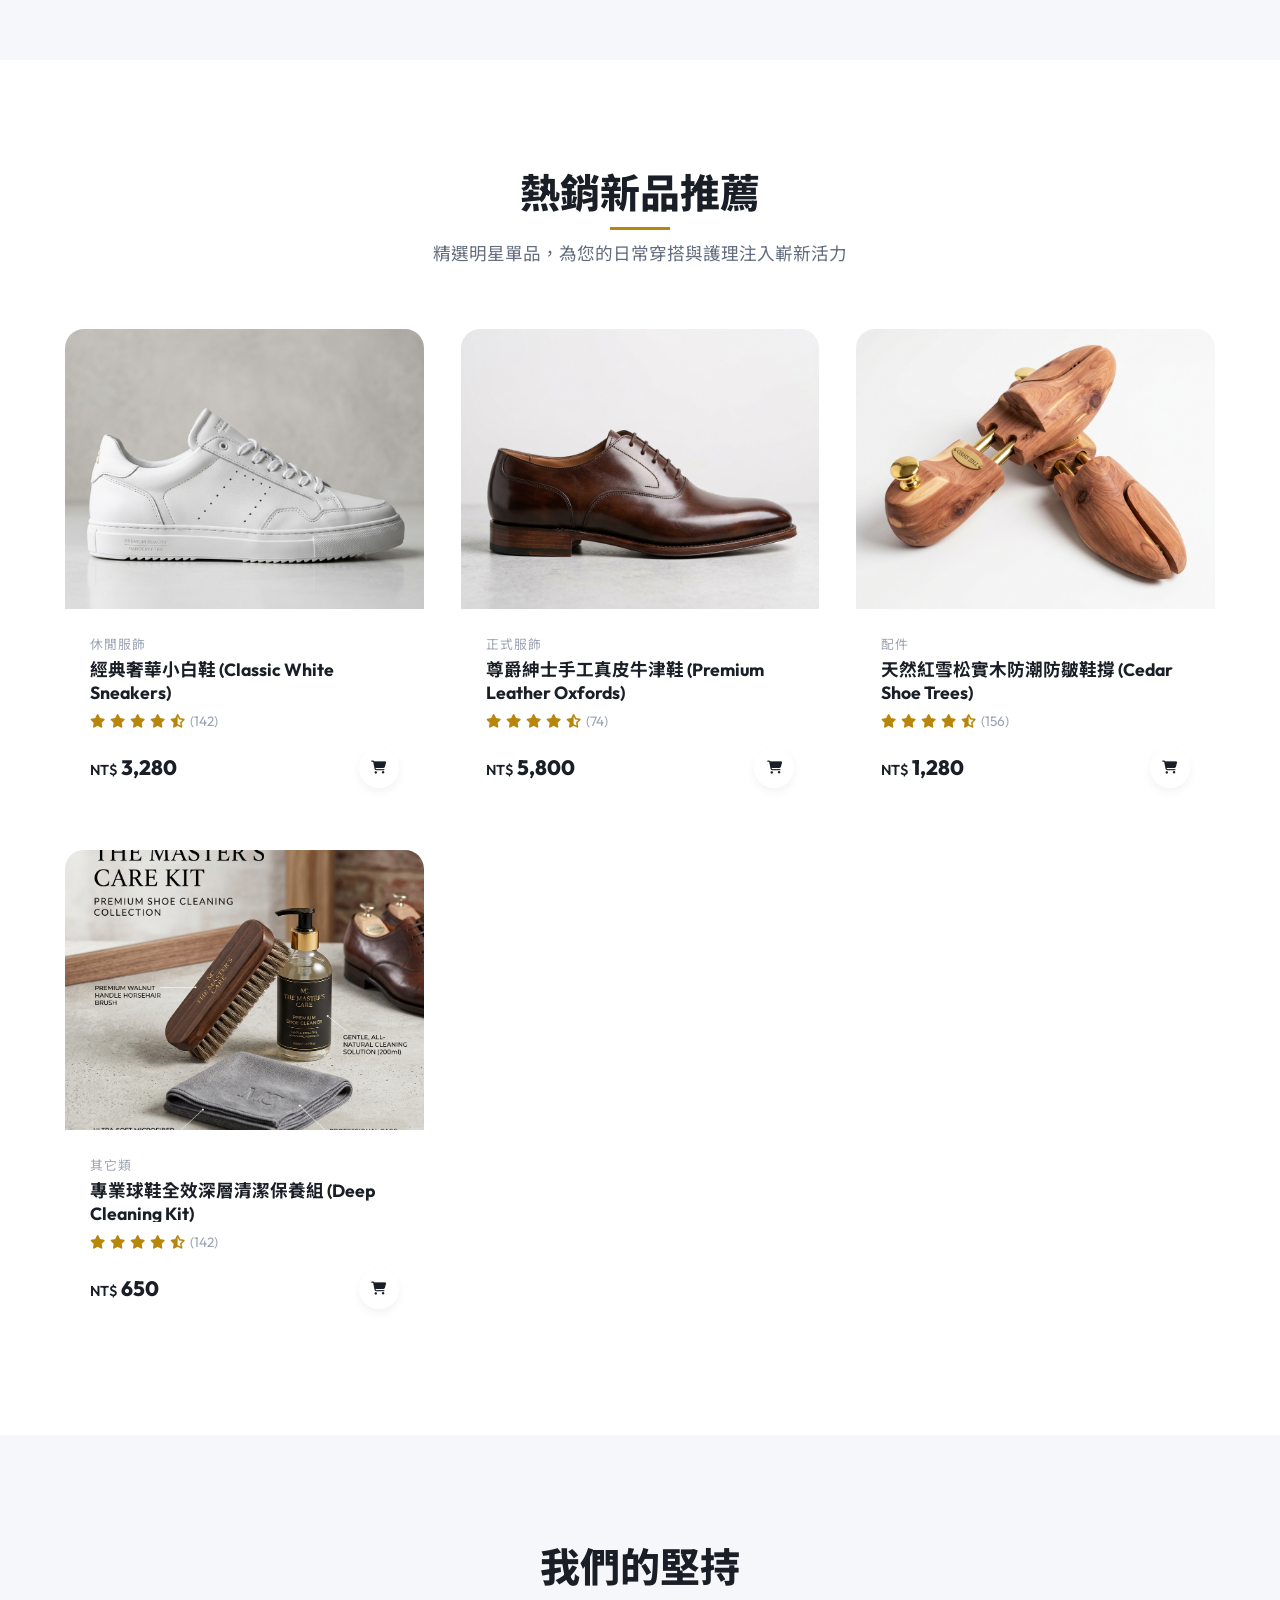
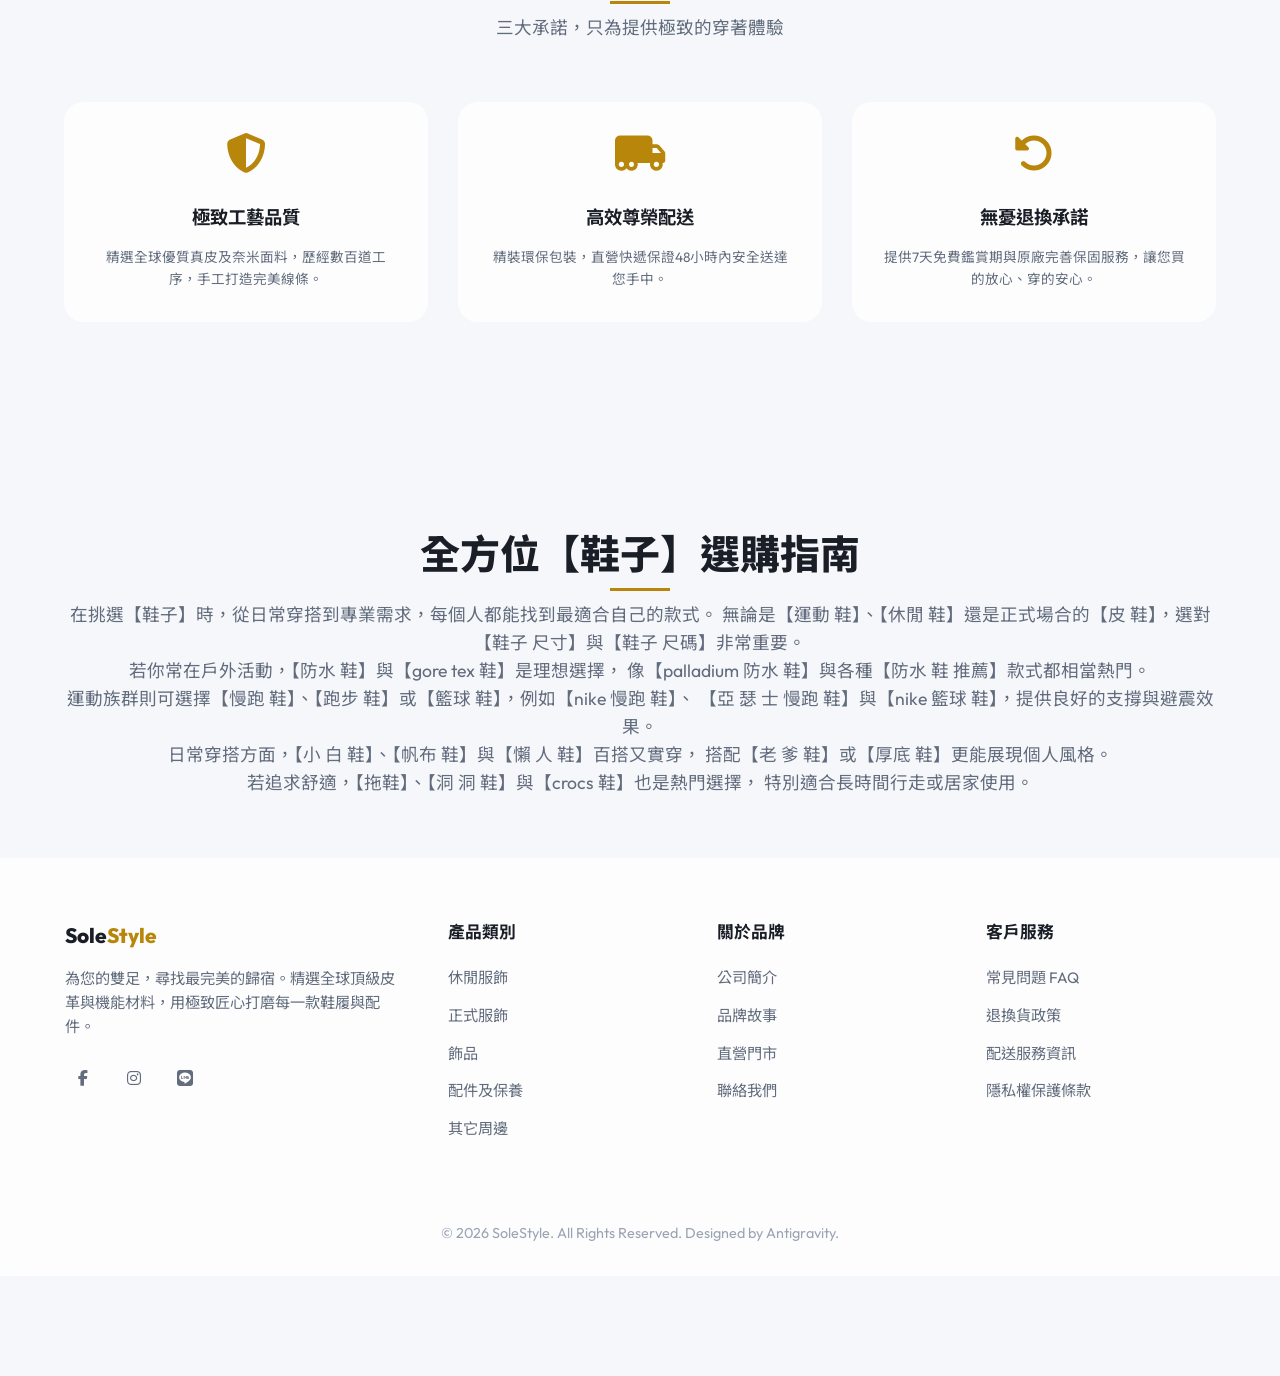
==== commit 28fbf94a: "Update index.html" ====
--- a/index.html
+++ b/index.html
@@ -140,8 +140,31 @@
   <section class="section-padding">
     <div class="container">
       <div class="section-header">
-        <h2>全方位【鞋子】選購指南｜從【運動 鞋】、【防水 鞋】到【樂 福 鞋】一次搞懂熱門款式與品牌推薦</h2>
-        <p>三大承諾，只為提供極致的穿著體驗</p>
+        <h2>全方位【鞋子】選購指南</h2>
+        <p>
+          在挑選【鞋子】時，從日常穿搭到專業需求，每個人都能找到最適合自己的款式。
+          無論是【運動 鞋】、【休閒 鞋】還是正式場合的【皮 鞋】，選對【鞋子 尺寸】與【鞋子 尺碼】非常重要。
+        </p>
+      
+        <p>
+          若你常在戶外活動，【防水 鞋】與【gore tex 鞋】是理想選擇，
+          像【palladium 防水 鞋】與各種【防水 鞋 推薦】款式都相當熱門。
+        </p>
+      
+        <p>
+          運動族群則可選擇【慢跑 鞋】、【跑步 鞋】或【籃球 鞋】，例如【nike 慢跑 鞋】、
+          【亞 瑟 士 慢跑 鞋】與【nike 籃球 鞋】，提供良好的支撐與避震效果。
+        </p>
+      
+        <p>
+          日常穿搭方面，【小 白 鞋】、【帆布 鞋】與【懶 人 鞋】百搭又實穿，
+          搭配【老 爹 鞋】或【厚底 鞋】更能展現個人風格。
+        </p>
+      
+        <p>
+          若追求舒適，【拖鞋】、【洞 洞 鞋】與【crocs 鞋】也是熱門選擇，
+          特別適合長時間行走或居家使用。
+        </p>
       </div>
     </div>
 
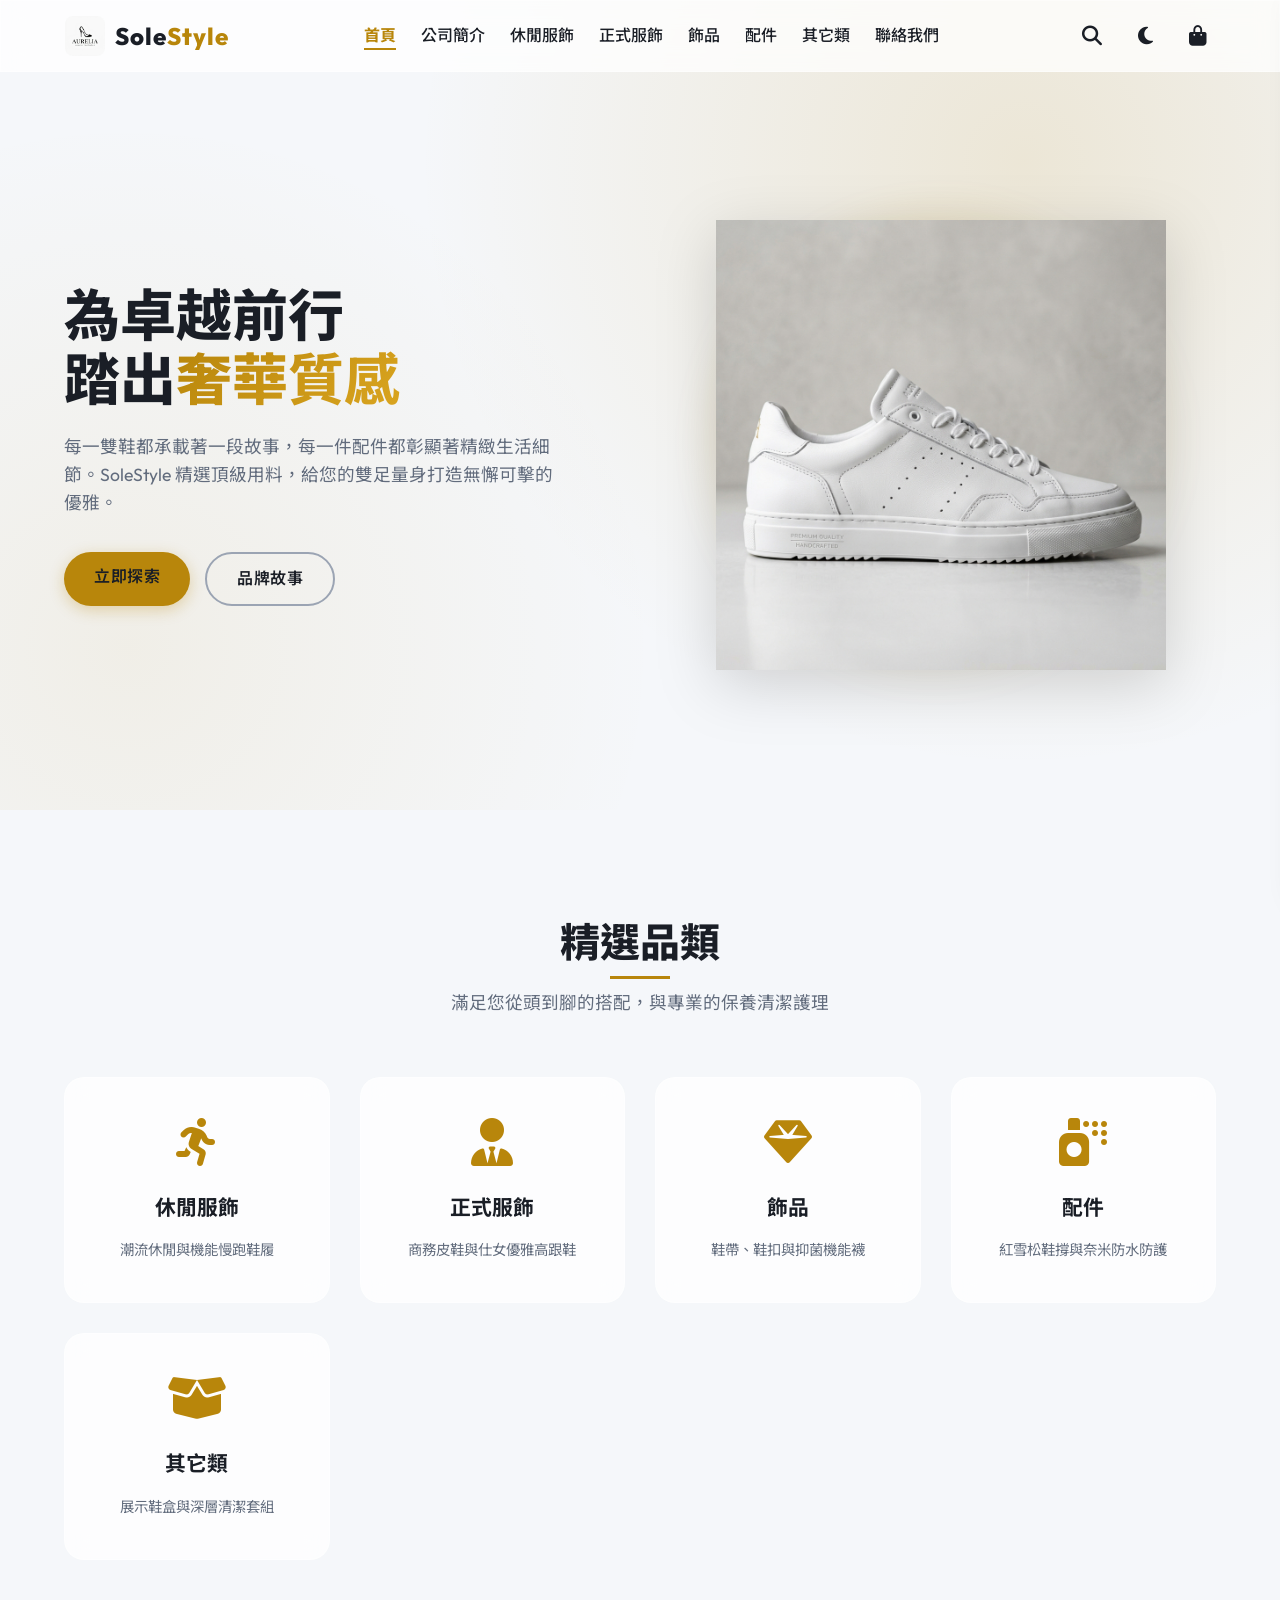
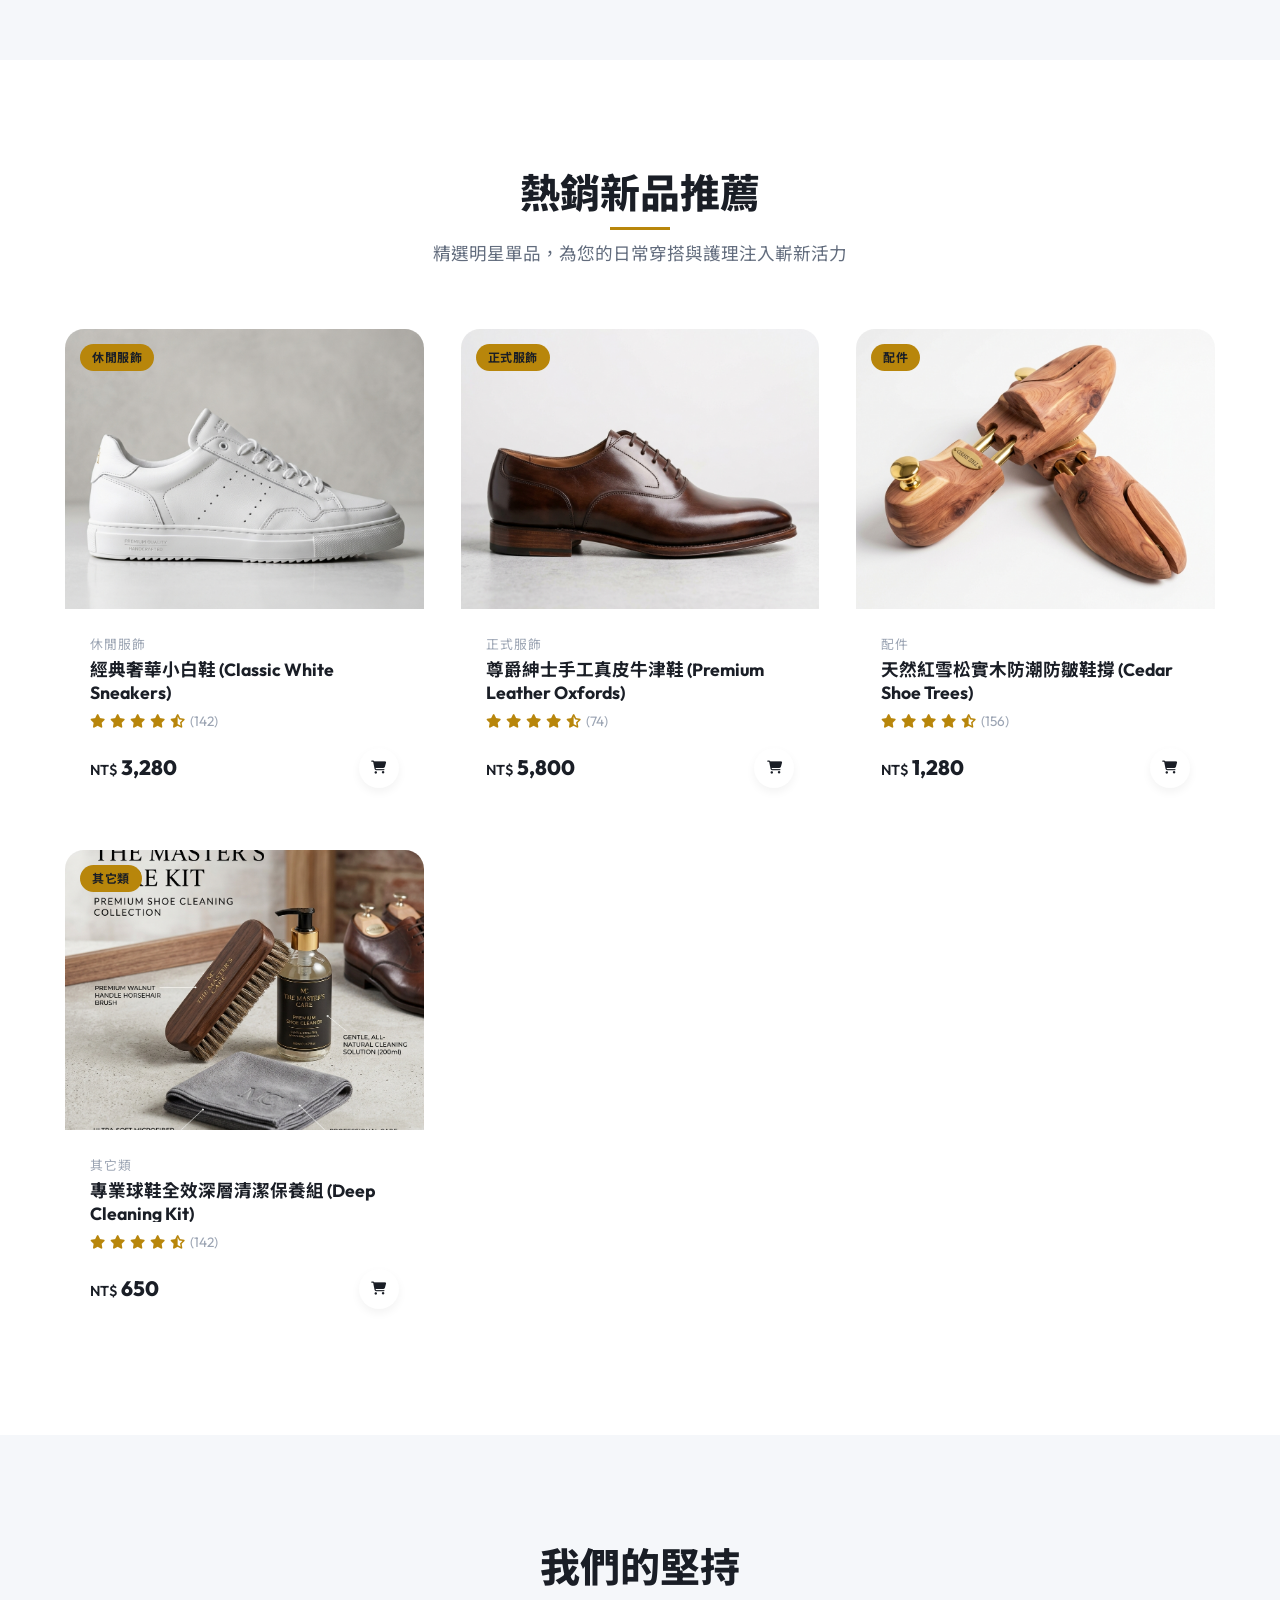
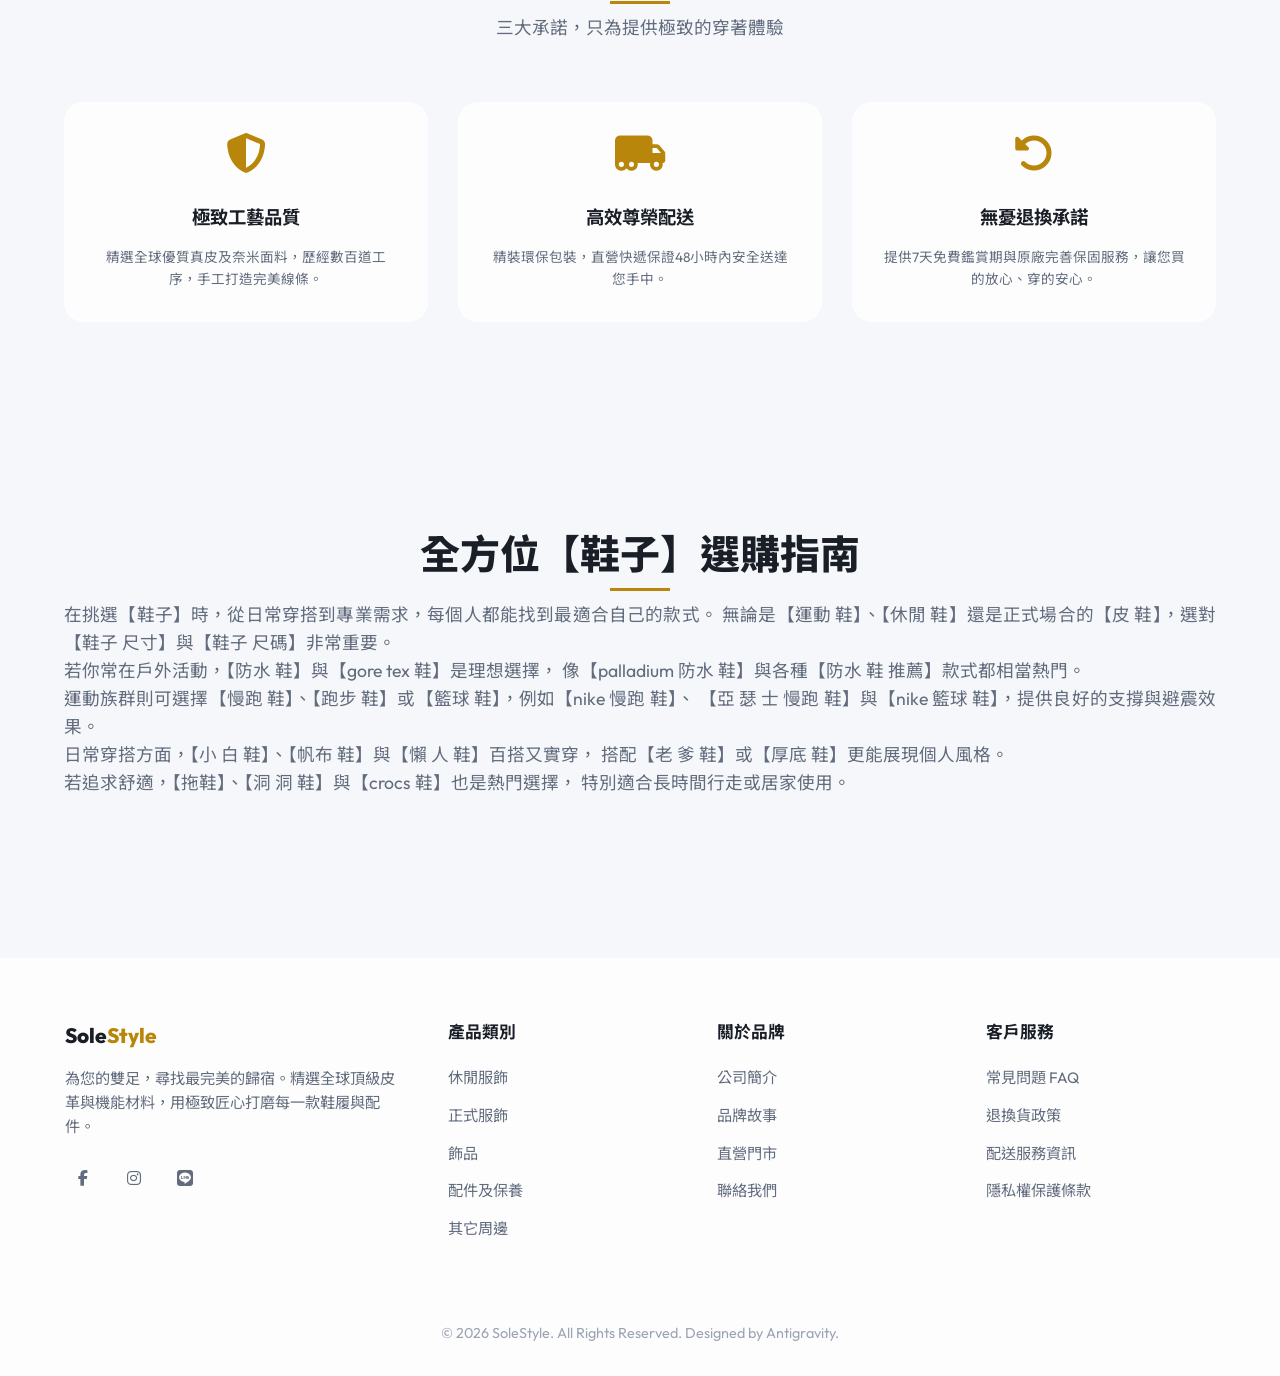
==== commit 2dbc7181: "Update index.html" ====
--- a/index.html
+++ b/index.html
@@ -141,32 +141,33 @@
     <div class="container">
       <div class="section-header">
         <h2>全方位【鞋子】選購指南</h2>
-        <p>
+        <p style="text-align: justify;">
           在挑選【鞋子】時，從日常穿搭到專業需求，每個人都能找到最適合自己的款式。
           無論是【運動 鞋】、【休閒 鞋】還是正式場合的【皮 鞋】，選對【鞋子 尺寸】與【鞋子 尺碼】非常重要。
         </p>
       
-        <p>
+        <p style="text-align: justify;">
           若你常在戶外活動，【防水 鞋】與【gore tex 鞋】是理想選擇，
           像【palladium 防水 鞋】與各種【防水 鞋 推薦】款式都相當熱門。
         </p>
       
-        <p>
+        <p style="text-align: justify;">
           運動族群則可選擇【慢跑 鞋】、【跑步 鞋】或【籃球 鞋】，例如【nike 慢跑 鞋】、
           【亞 瑟 士 慢跑 鞋】與【nike 籃球 鞋】，提供良好的支撐與避震效果。
         </p>
       
-        <p>
+        <p style="text-align: justify;">
           日常穿搭方面，【小 白 鞋】、【帆布 鞋】與【懶 人 鞋】百搭又實穿，
           搭配【老 爹 鞋】或【厚底 鞋】更能展現個人風格。
         </p>
       
-        <p>
+        <p style="text-align: justify;">
           若追求舒適，【拖鞋】、【洞 洞 鞋】與【crocs 鞋】也是熱門選擇，
           特別適合長時間行走或居家使用。
         </p>
       </div>
     </div>
+  </section>
 
   <!-- Cart Drawer -->
   <div class="cart-drawer glass-panel" id="cart-drawer">
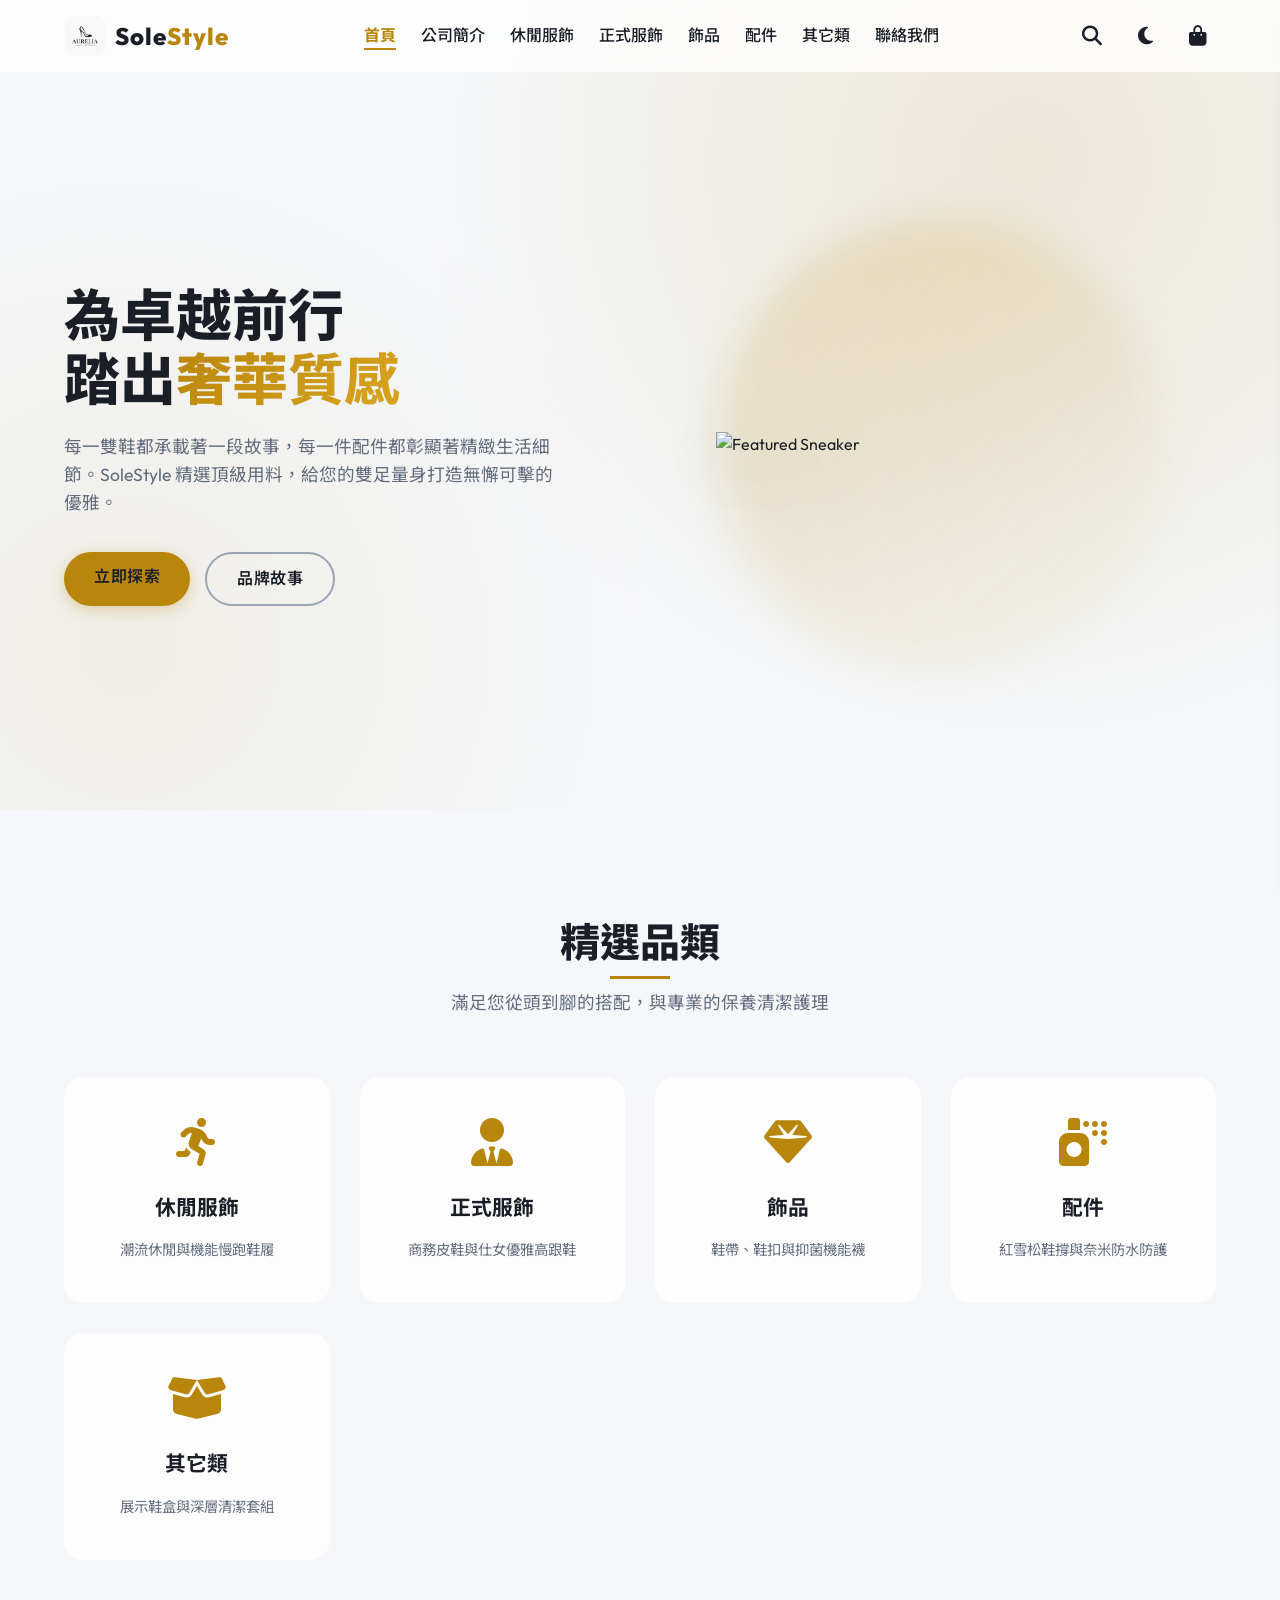
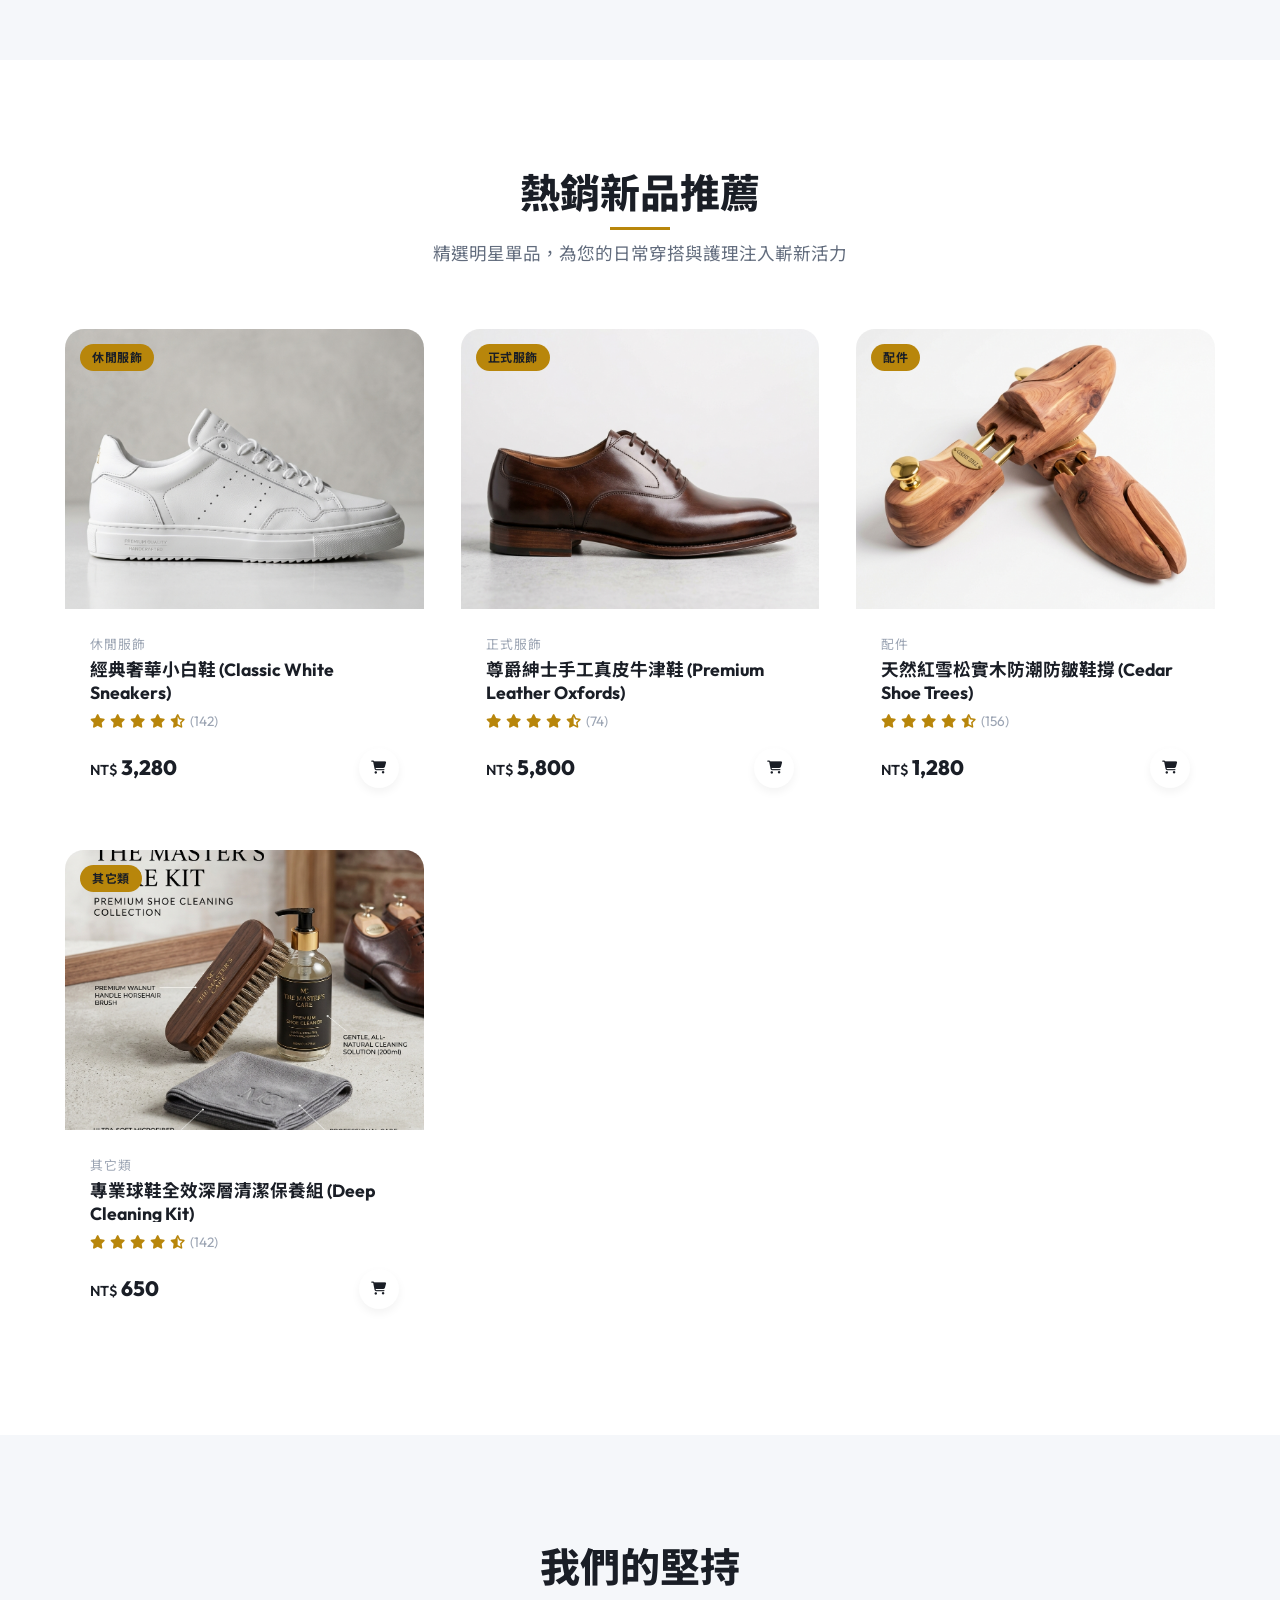
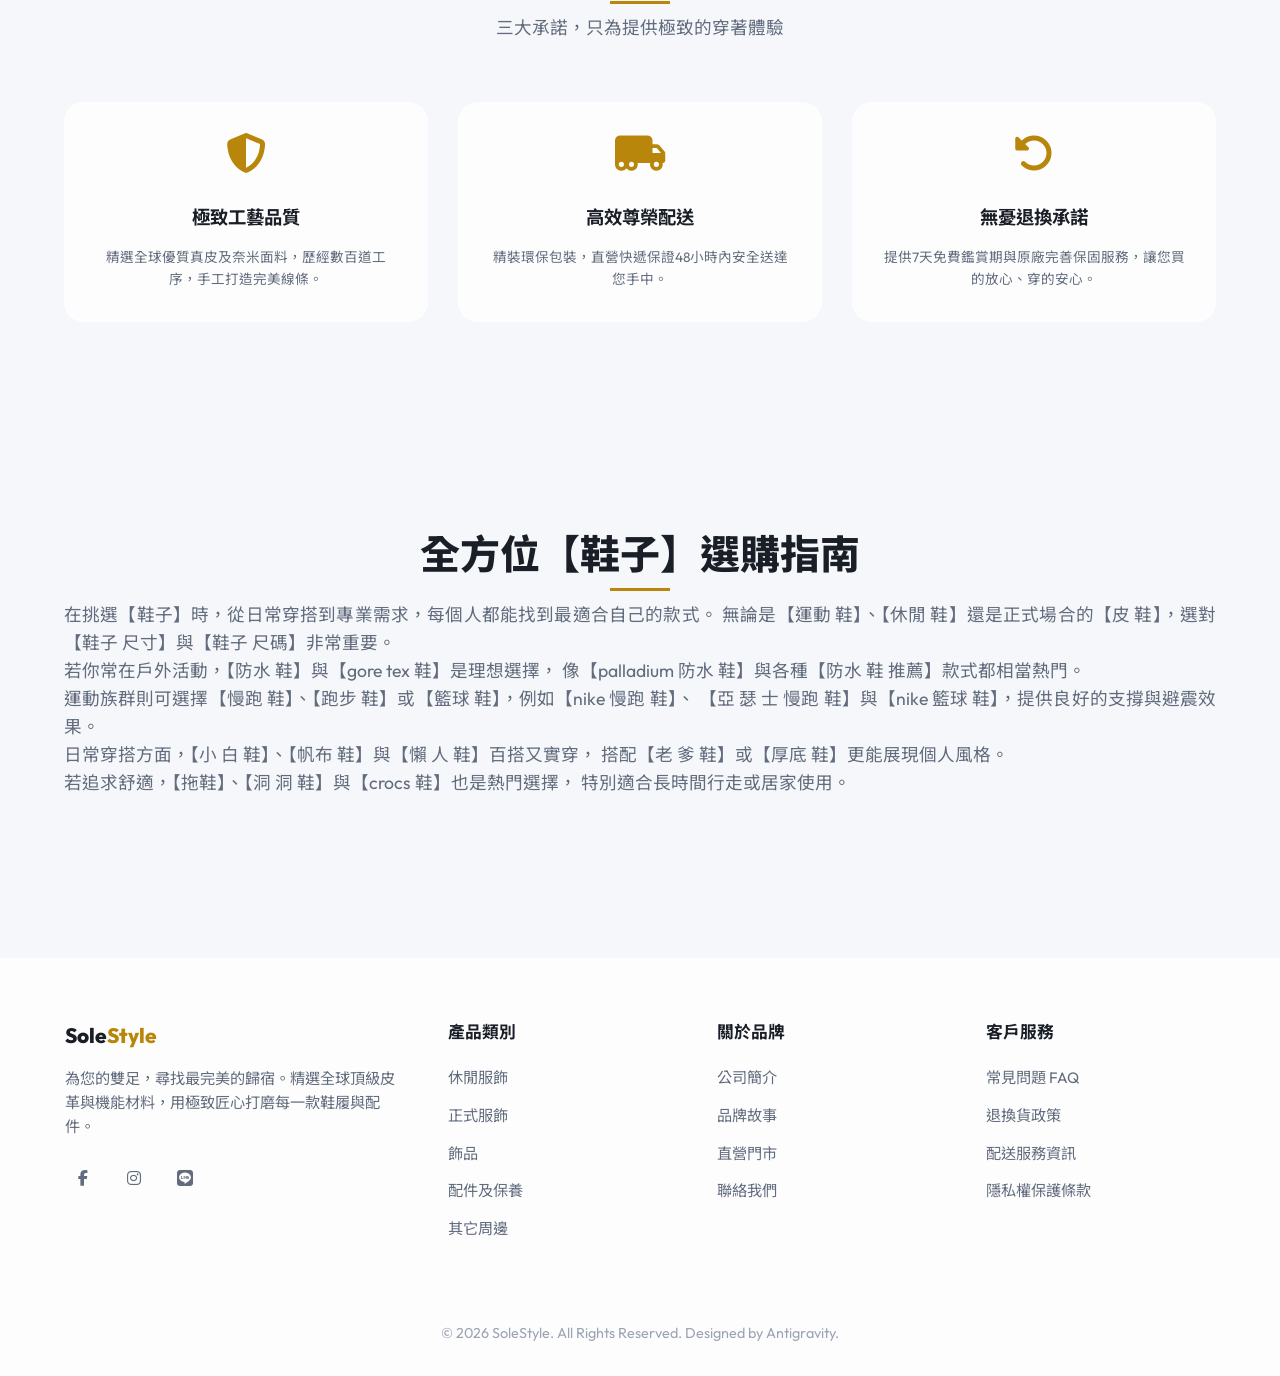
==== commit 06048f35: "Update index.html" ====
--- a/index.html
+++ b/index.html
@@ -8,6 +8,8 @@
   <link rel="stylesheet" href="https://cdnjs.cloudflare.com/ajax/libs/font-awesome/6.4.0/css/all.min.css">
   <link rel="stylesheet" href="css/styles.css">
   <meta name="google-site-verification" content="unUSBAQG4Pcx-o0vO1E5iUWLWdeLUg7D06Ewp3ZwRKY" />
+  <meta name="description" content="SoleStyle 鞋店專賣各式鞋款，包含運動鞋、防水鞋、慢跑鞋、休閒鞋與童鞋，精選 Nike、Adidas、NB 等品牌，提供舒適與時尚兼具的穿搭選擇。">
+  <meta name="keywords" content="鞋子,運動鞋,防水鞋,慢跑鞋,休閒鞋,籃球鞋,nike鞋子,adidas鞋子,new balance鞋子,童鞋,鞋店推薦">
 </head>
 <body>
 
@@ -55,7 +57,7 @@
       </div>
       <div class="hero-image-wrapper">
         <div class="hero-circle-bg"></div>
-        <img src="images/casual_1.png" alt="Featured Sneaker" class="hero-img">
+        <img src="images/熱銷鞋款1.png" alt="Featured Sneaker" class="hero-img" title="本店熱銷鞋款">
       </div>
     </div>
   </section>
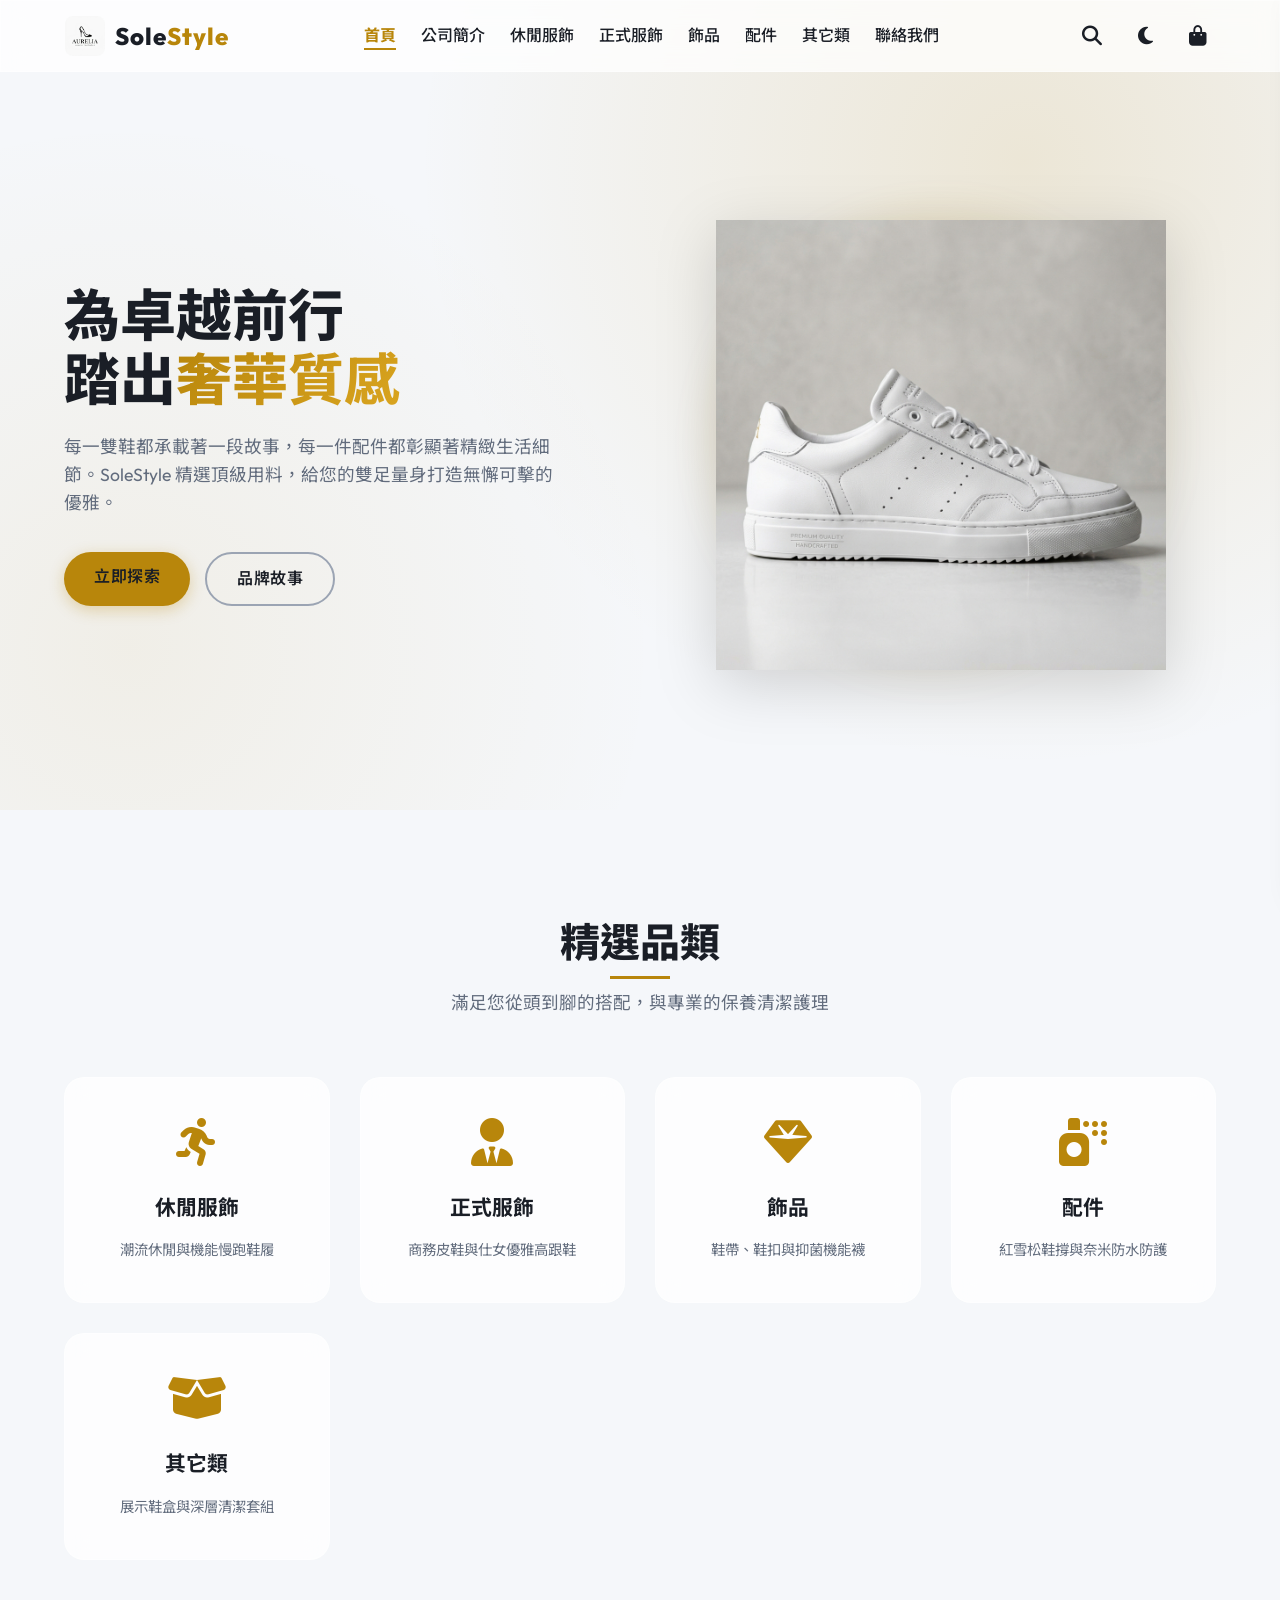
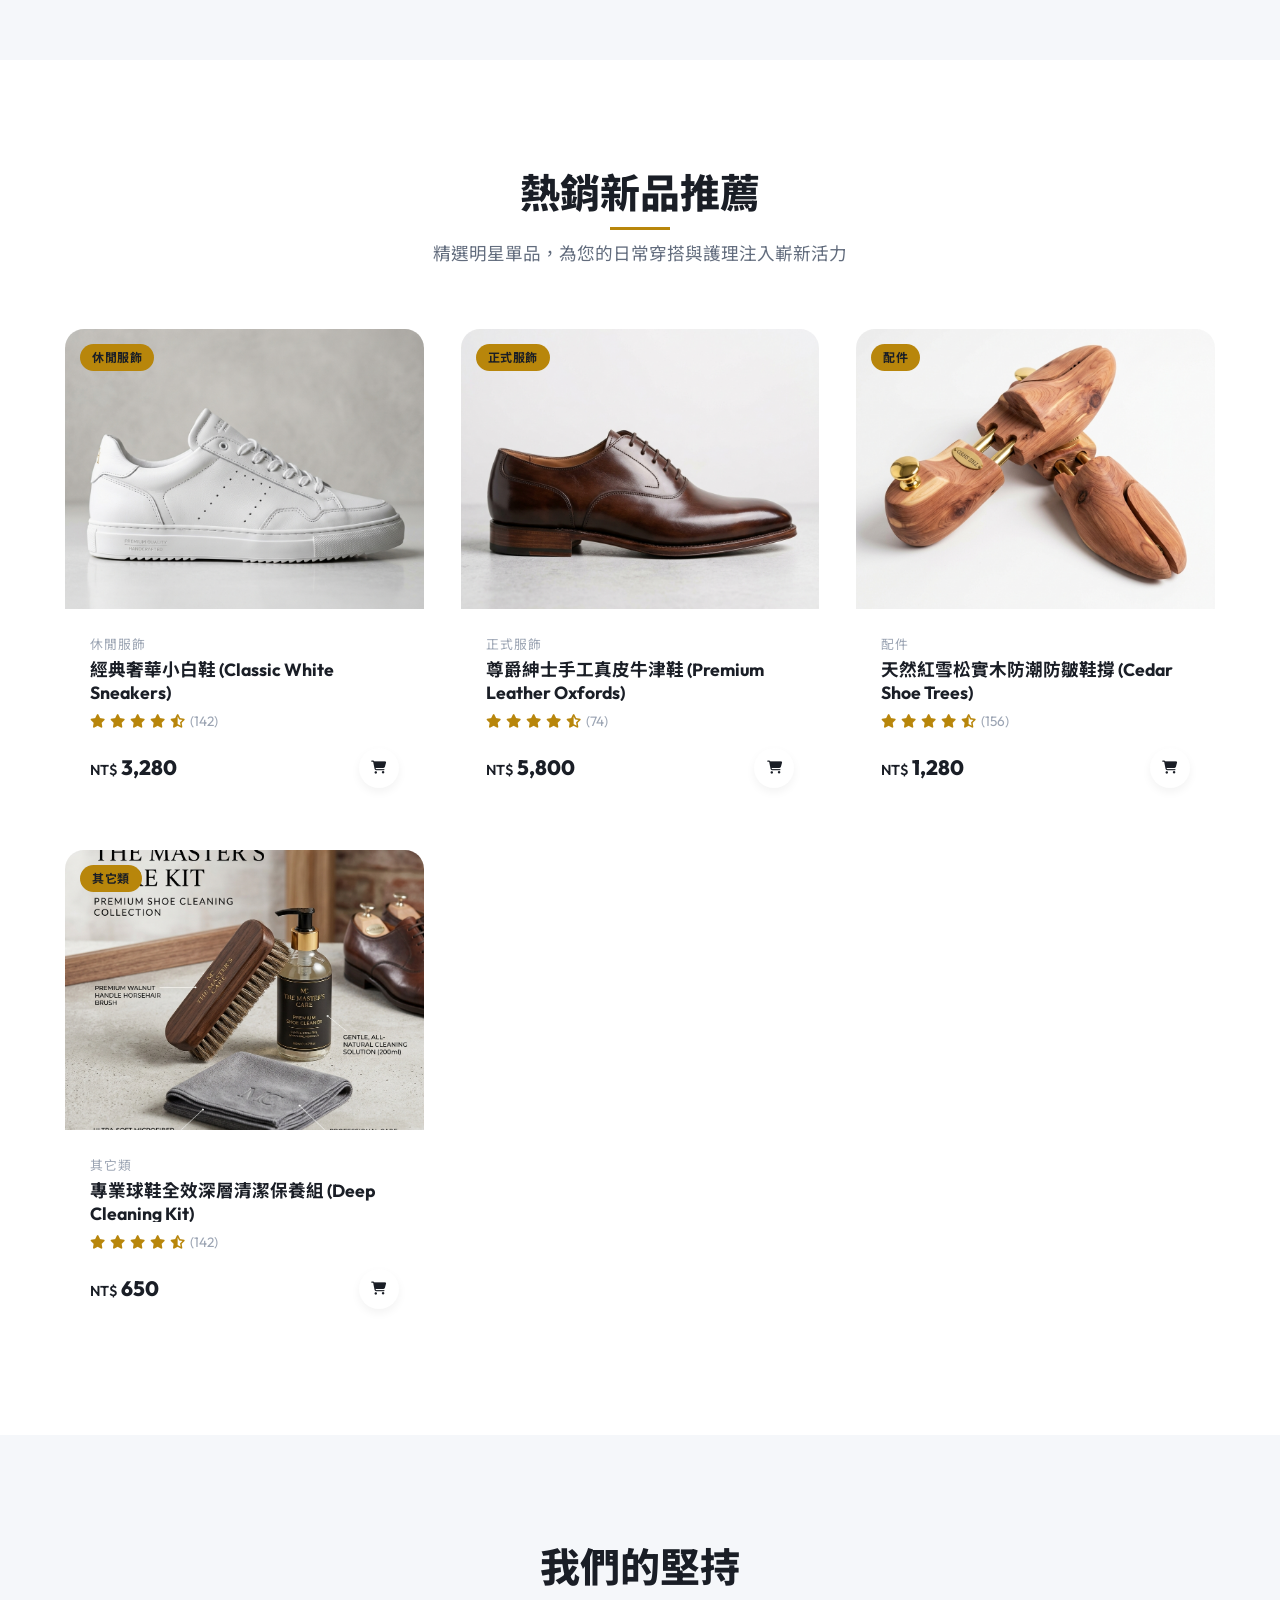
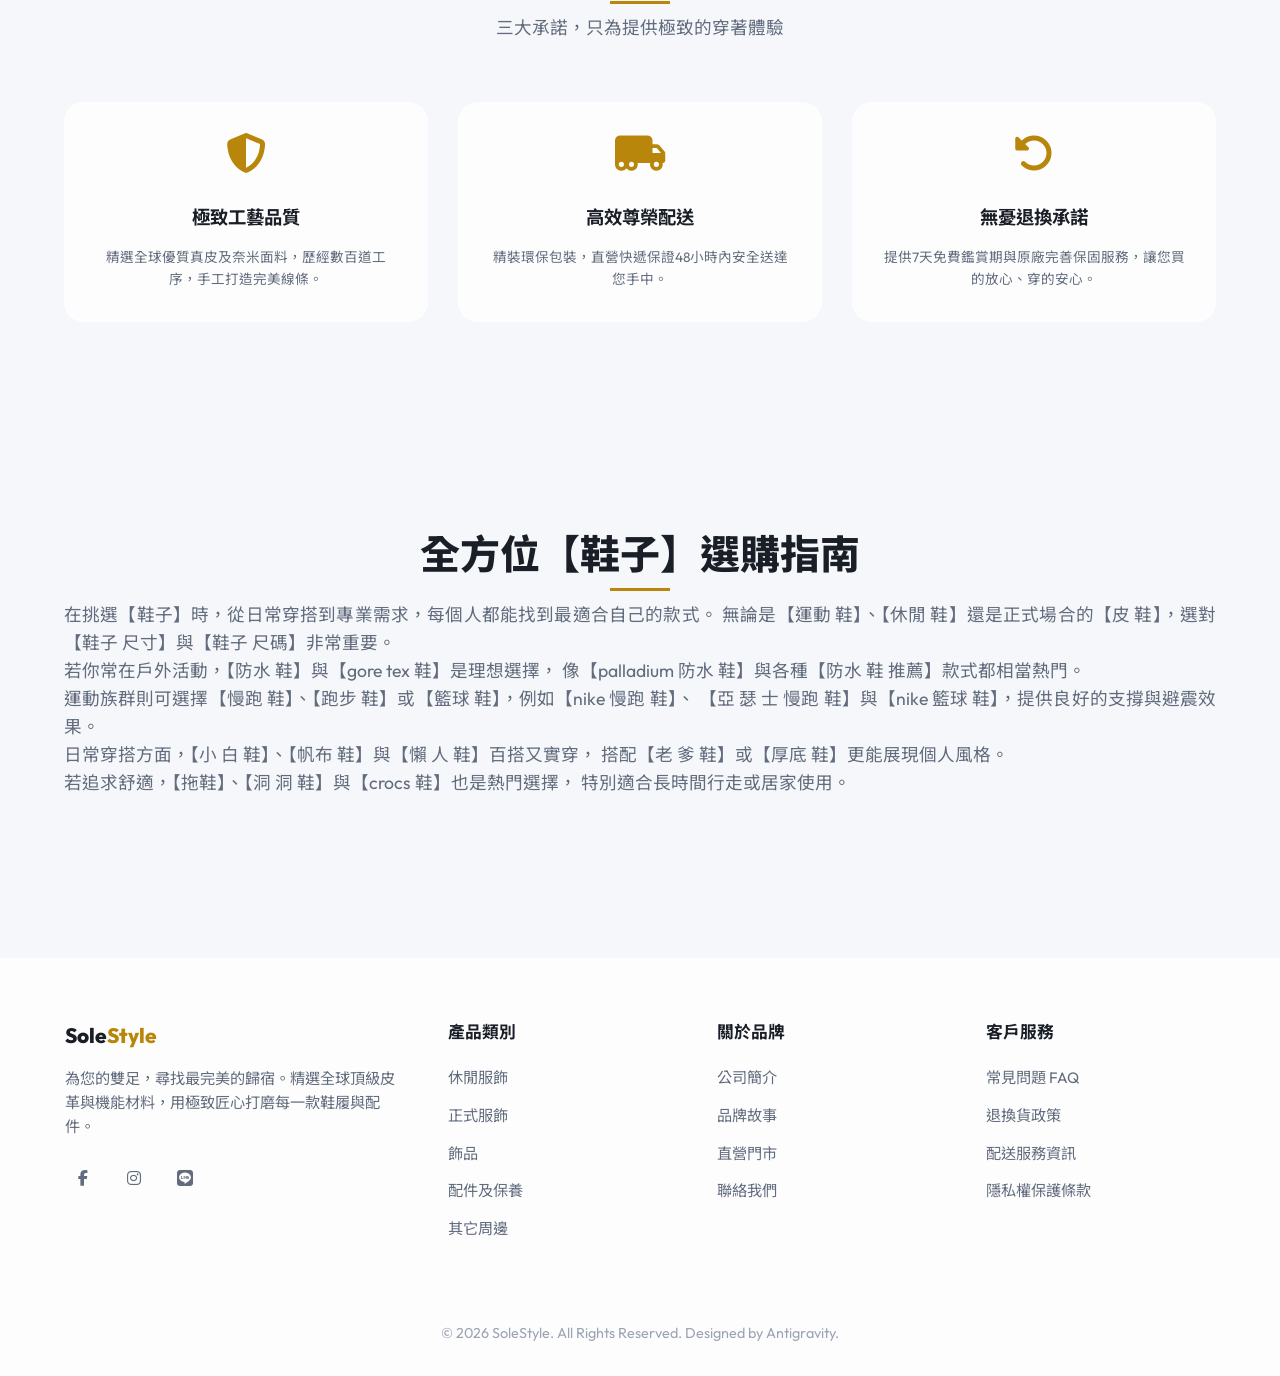
==== commit 613ae175: "Update index.html" ====
--- a/index.html
+++ b/index.html
@@ -57,7 +57,7 @@
       </div>
       <div class="hero-image-wrapper">
         <div class="hero-circle-bg"></div>
-        <img src="images/熱銷鞋款1.png" alt="Featured Sneaker" class="hero-img" title="本店熱銷鞋款">
+        <img src="images/熱銷鞋款1.png" alt="本店熱銷鞋款" class="hero-img" title="本店熱銷鞋款">
       </div>
     </div>
   </section>
